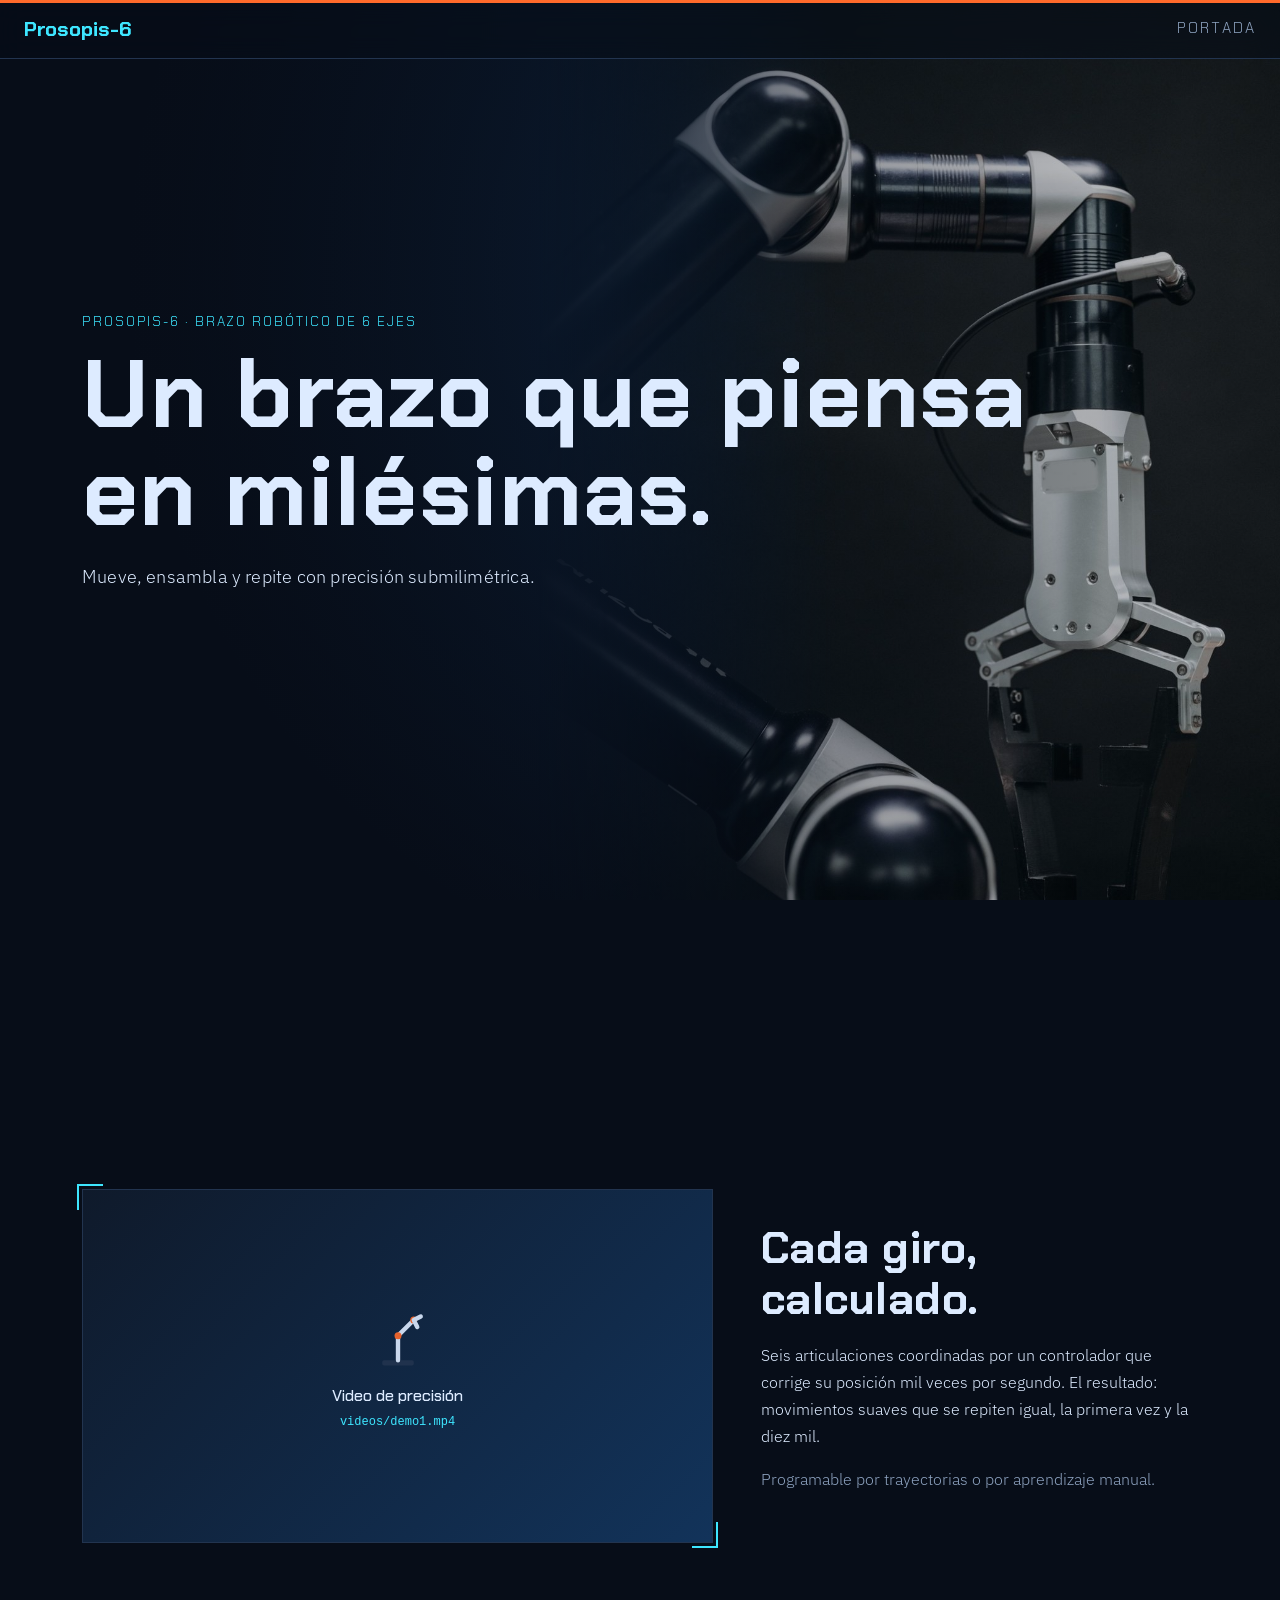
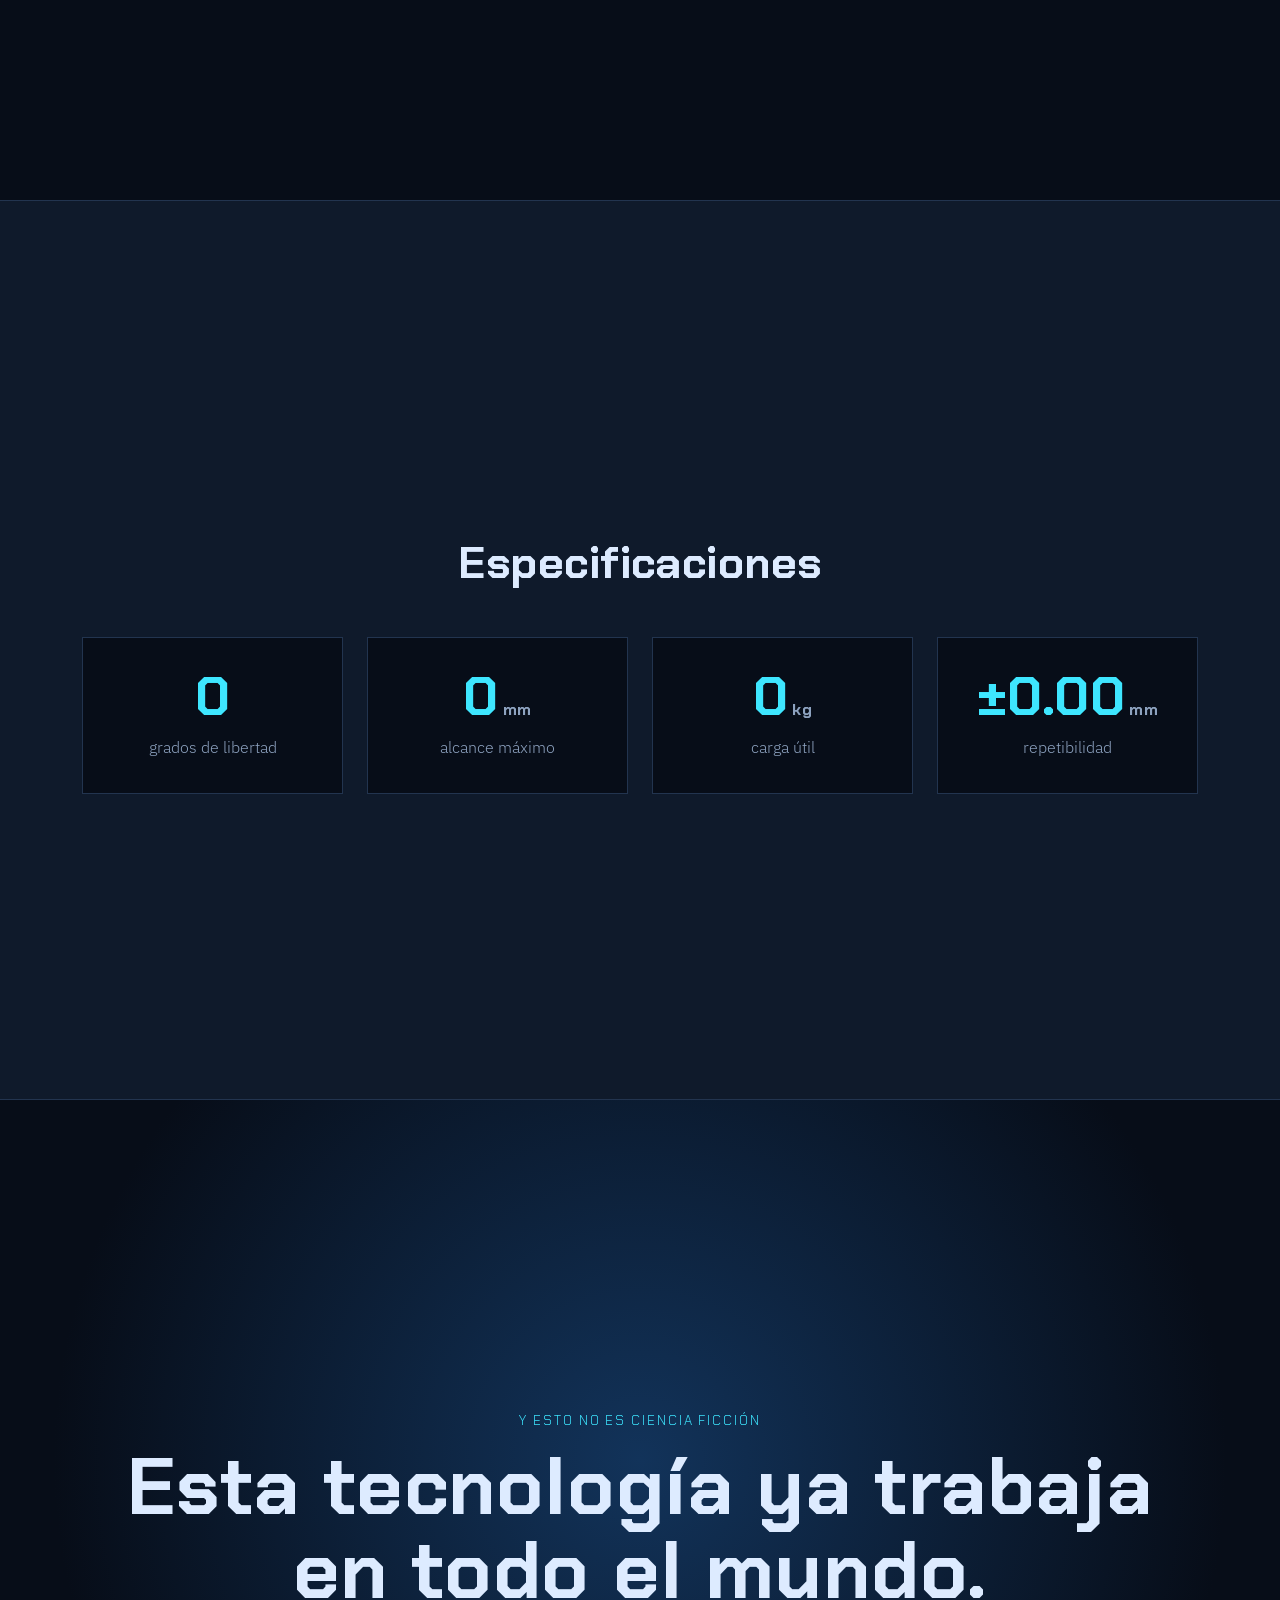
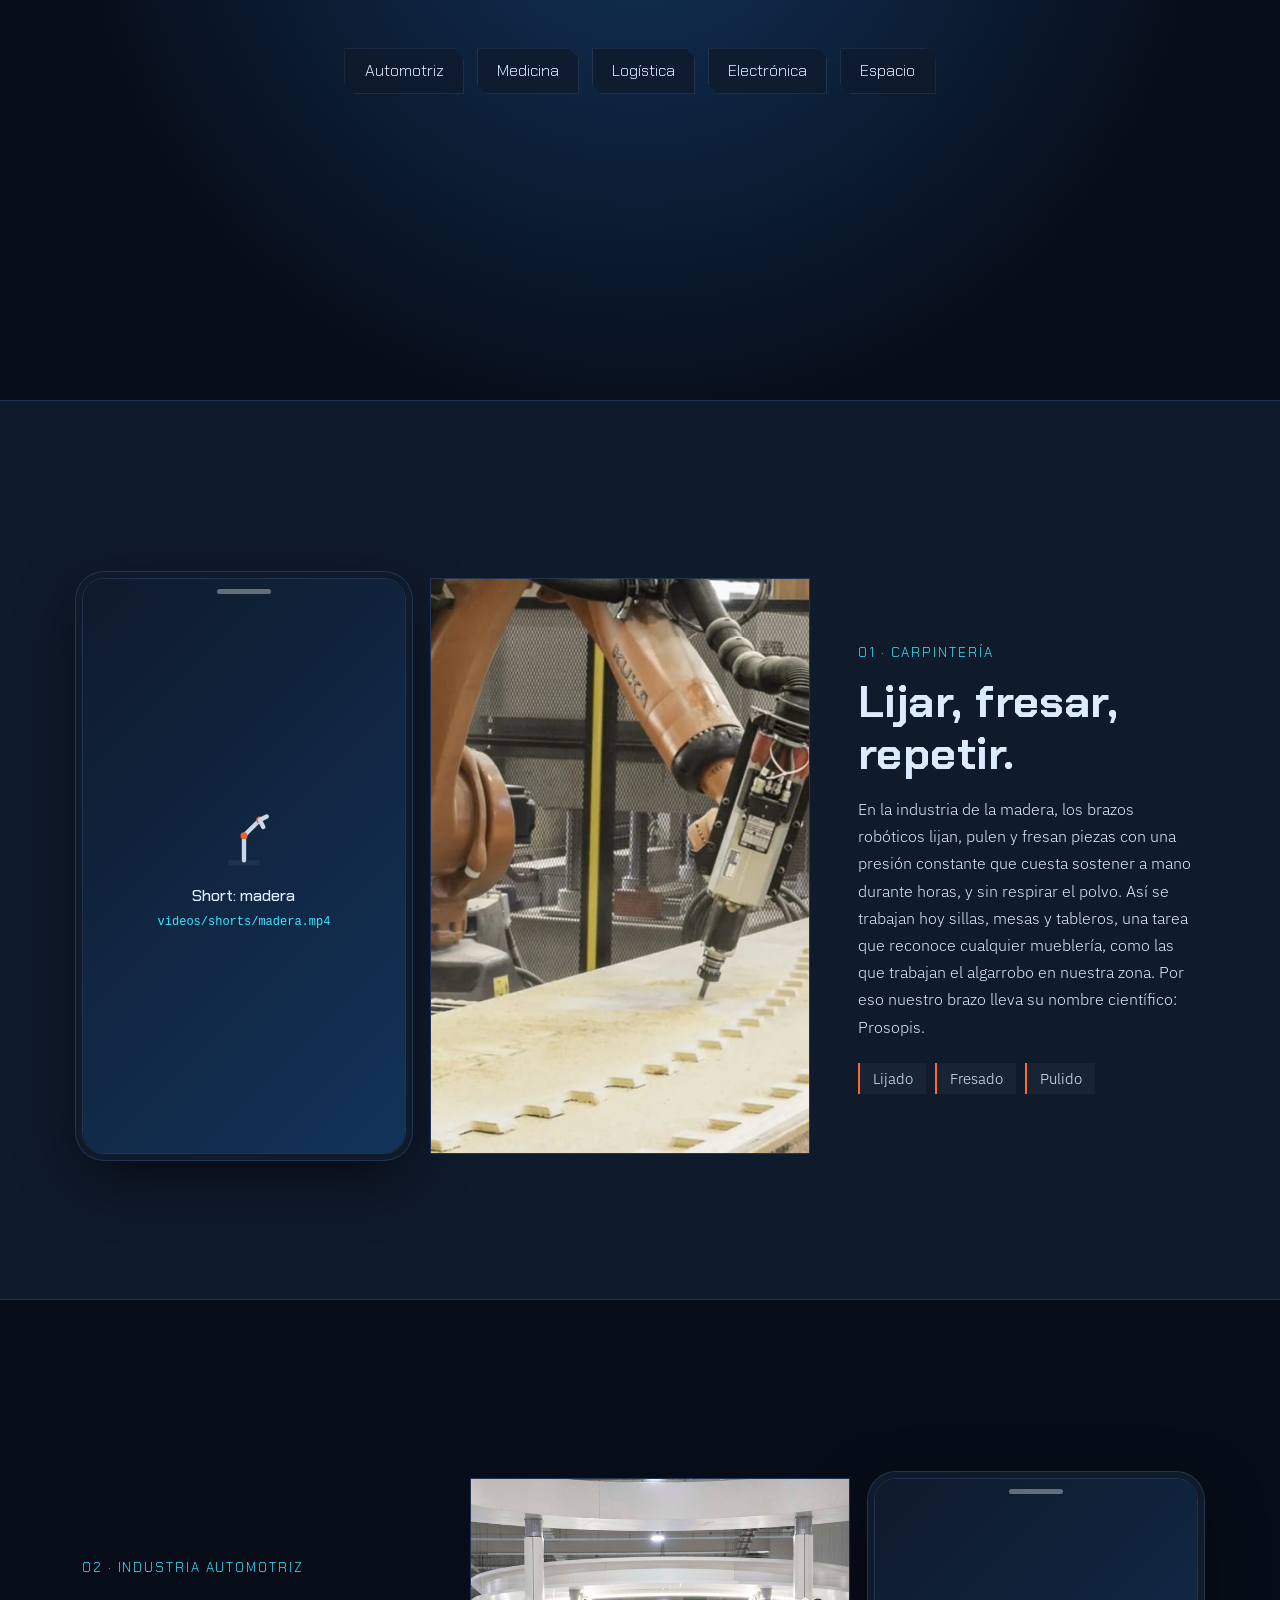
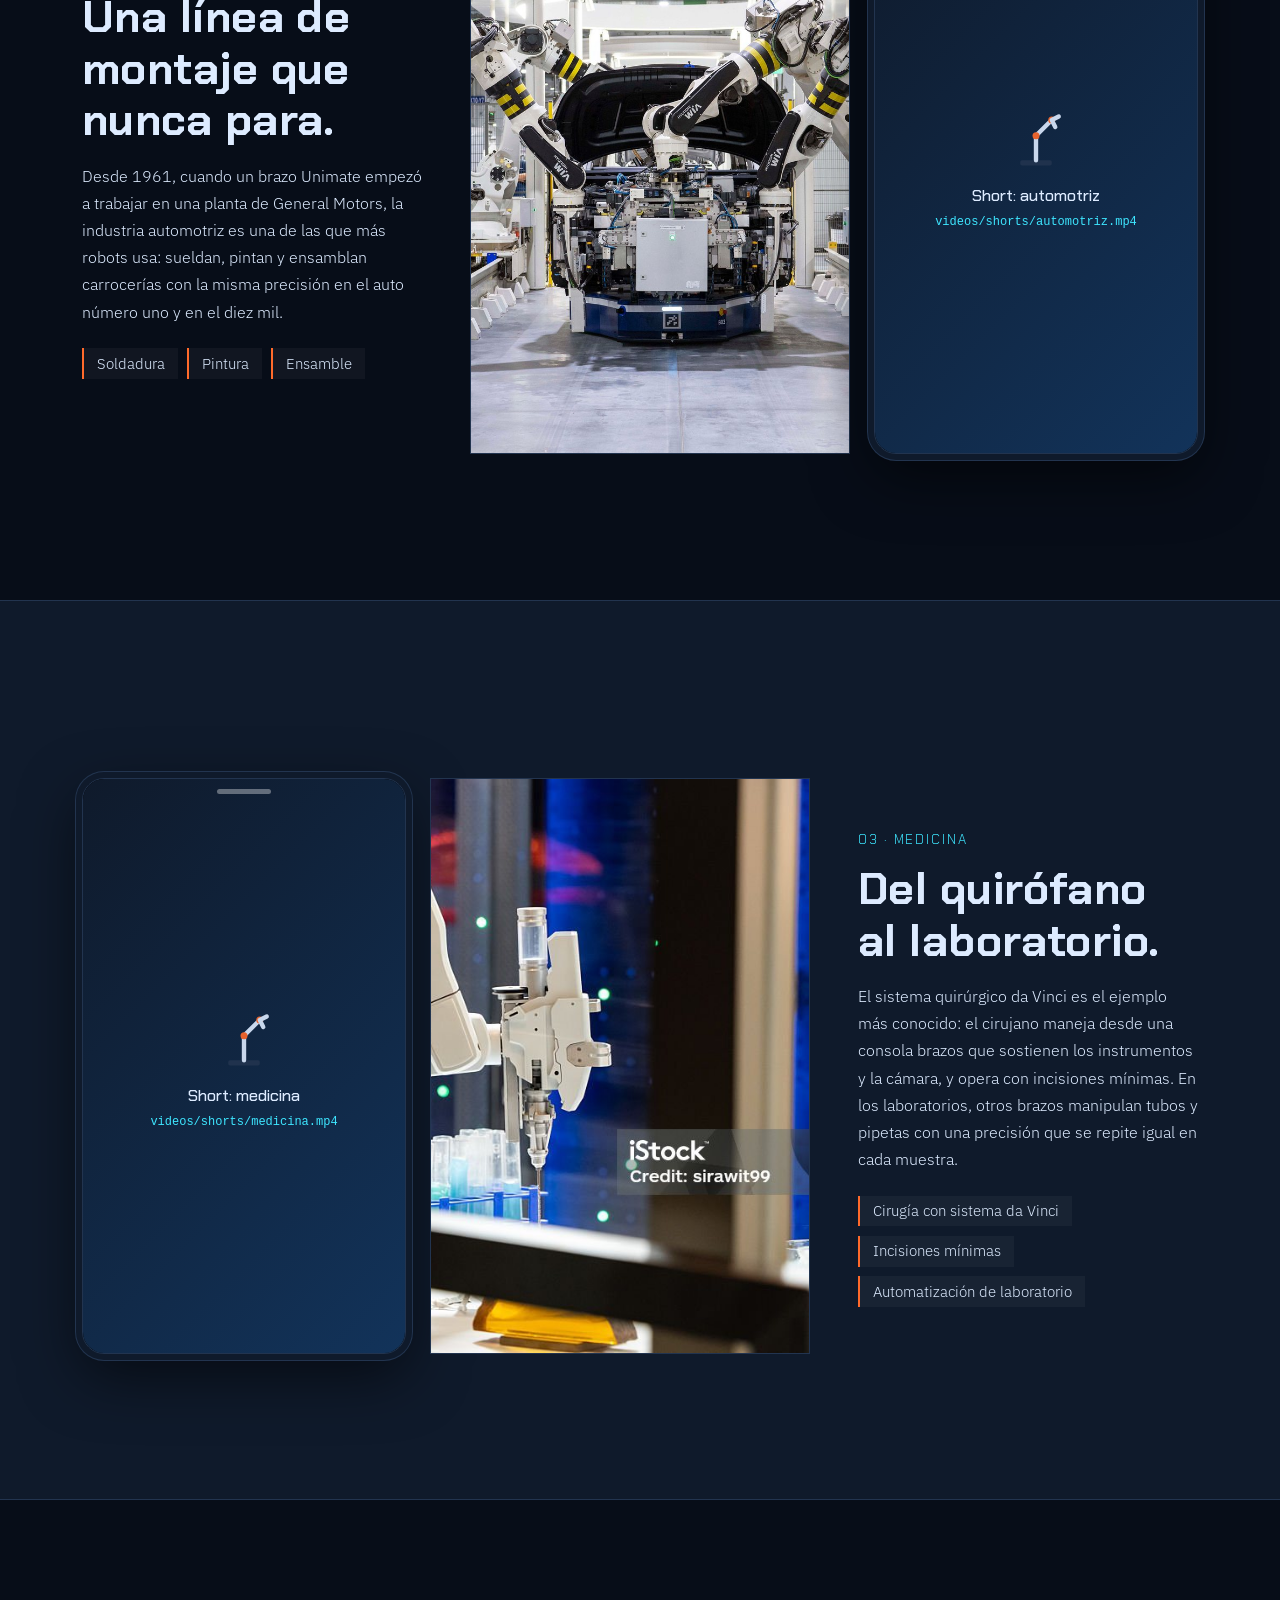
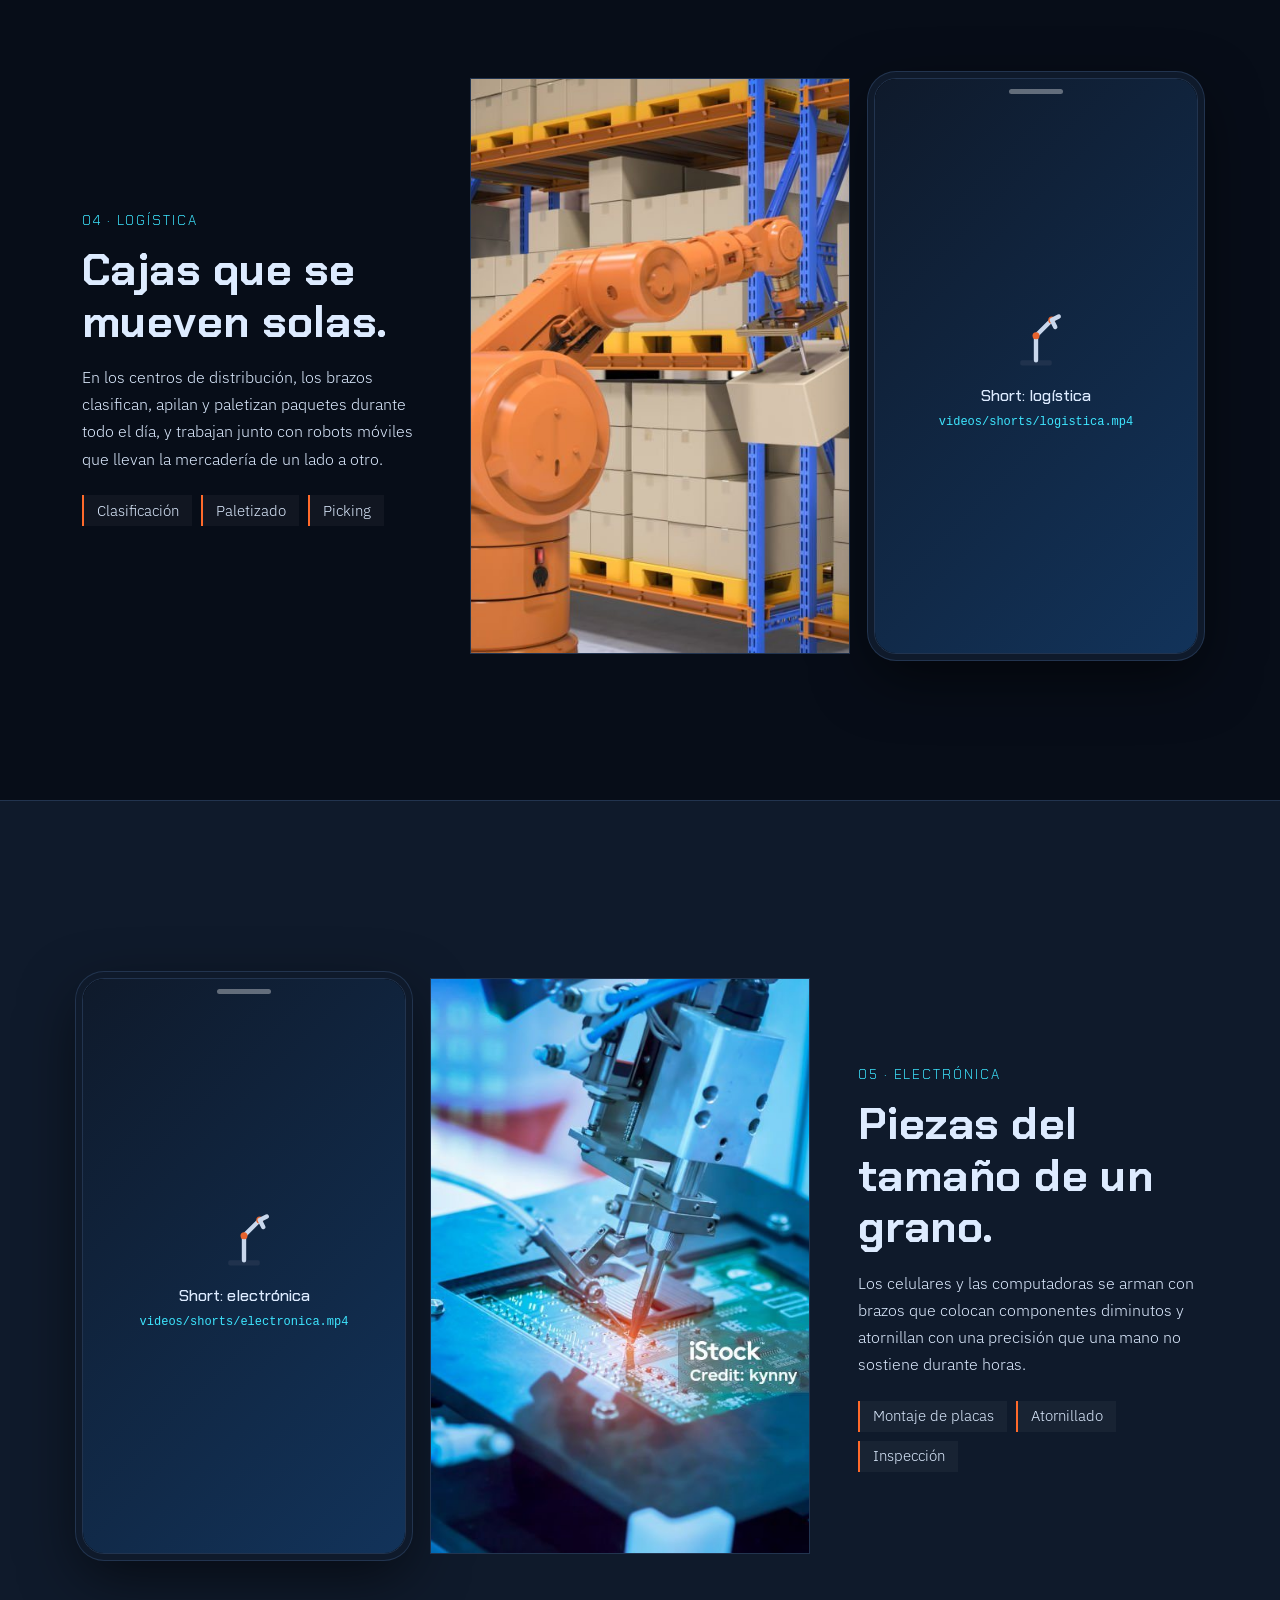
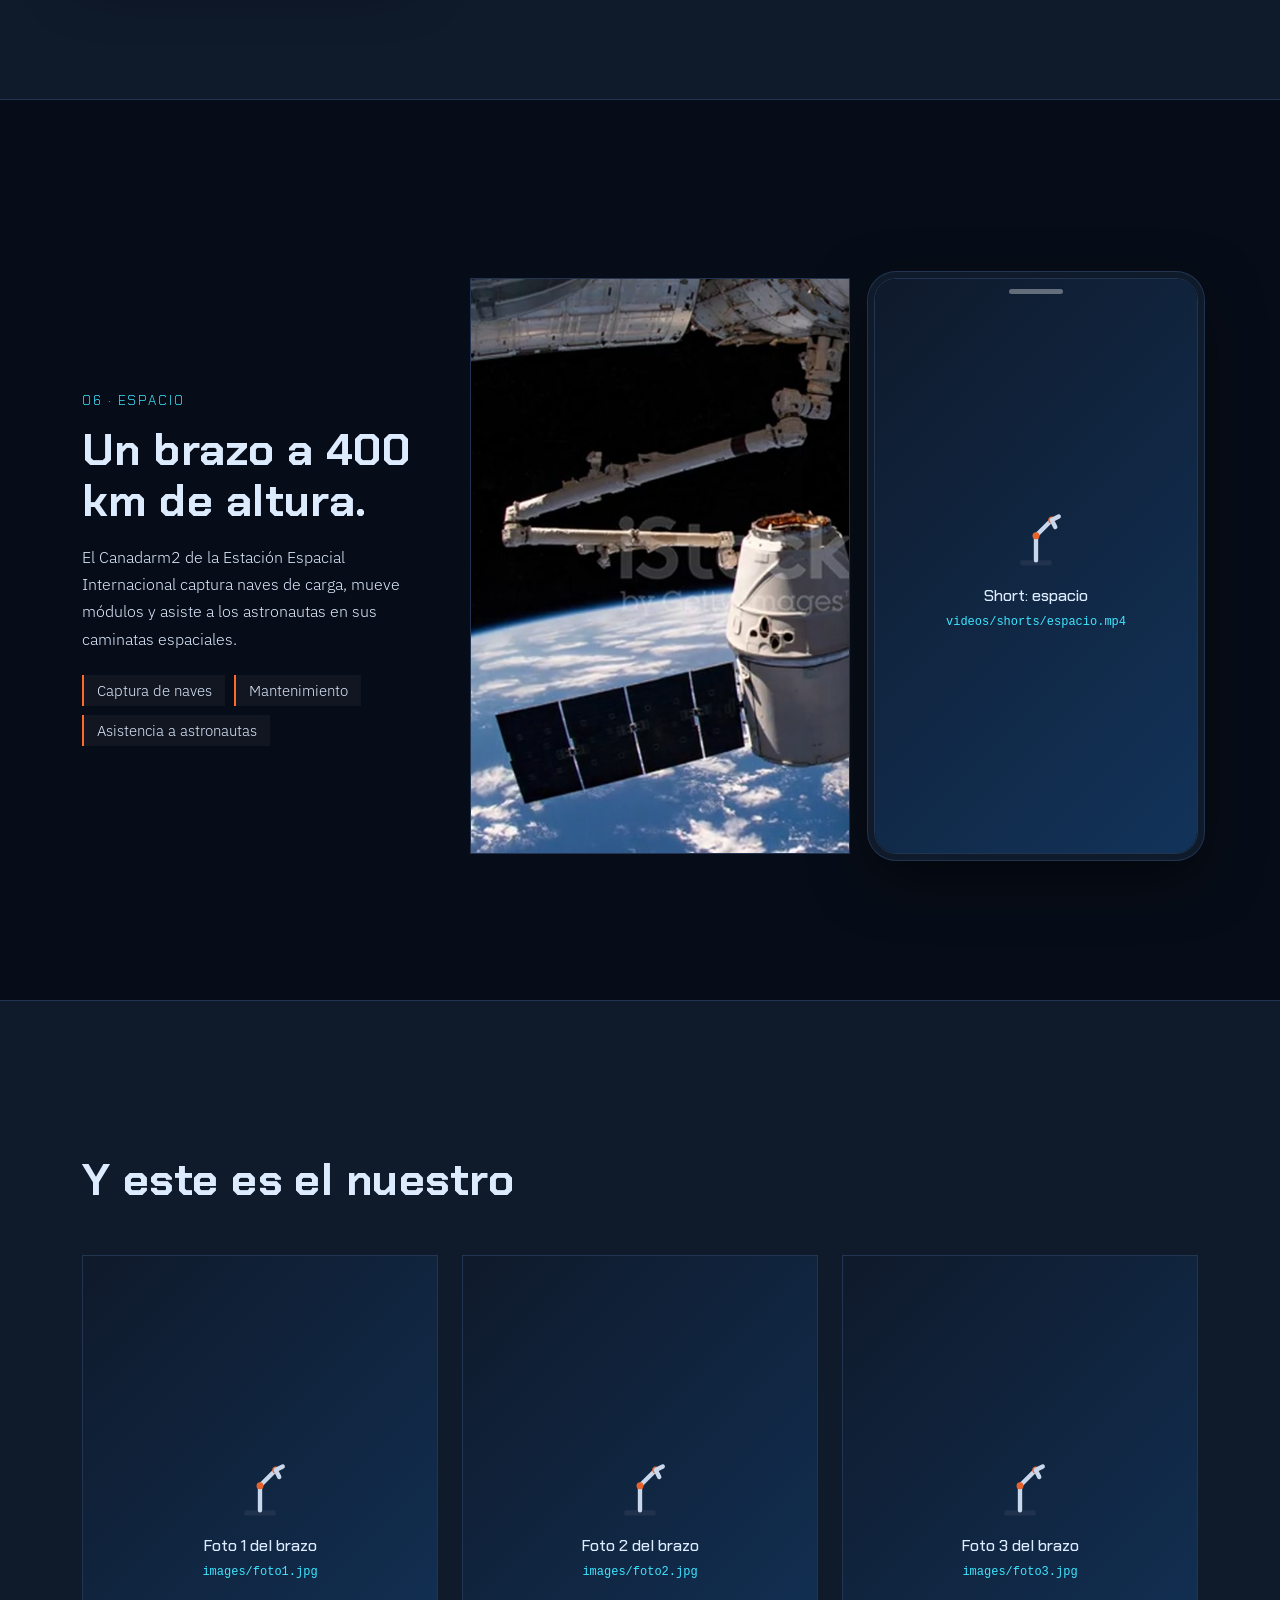
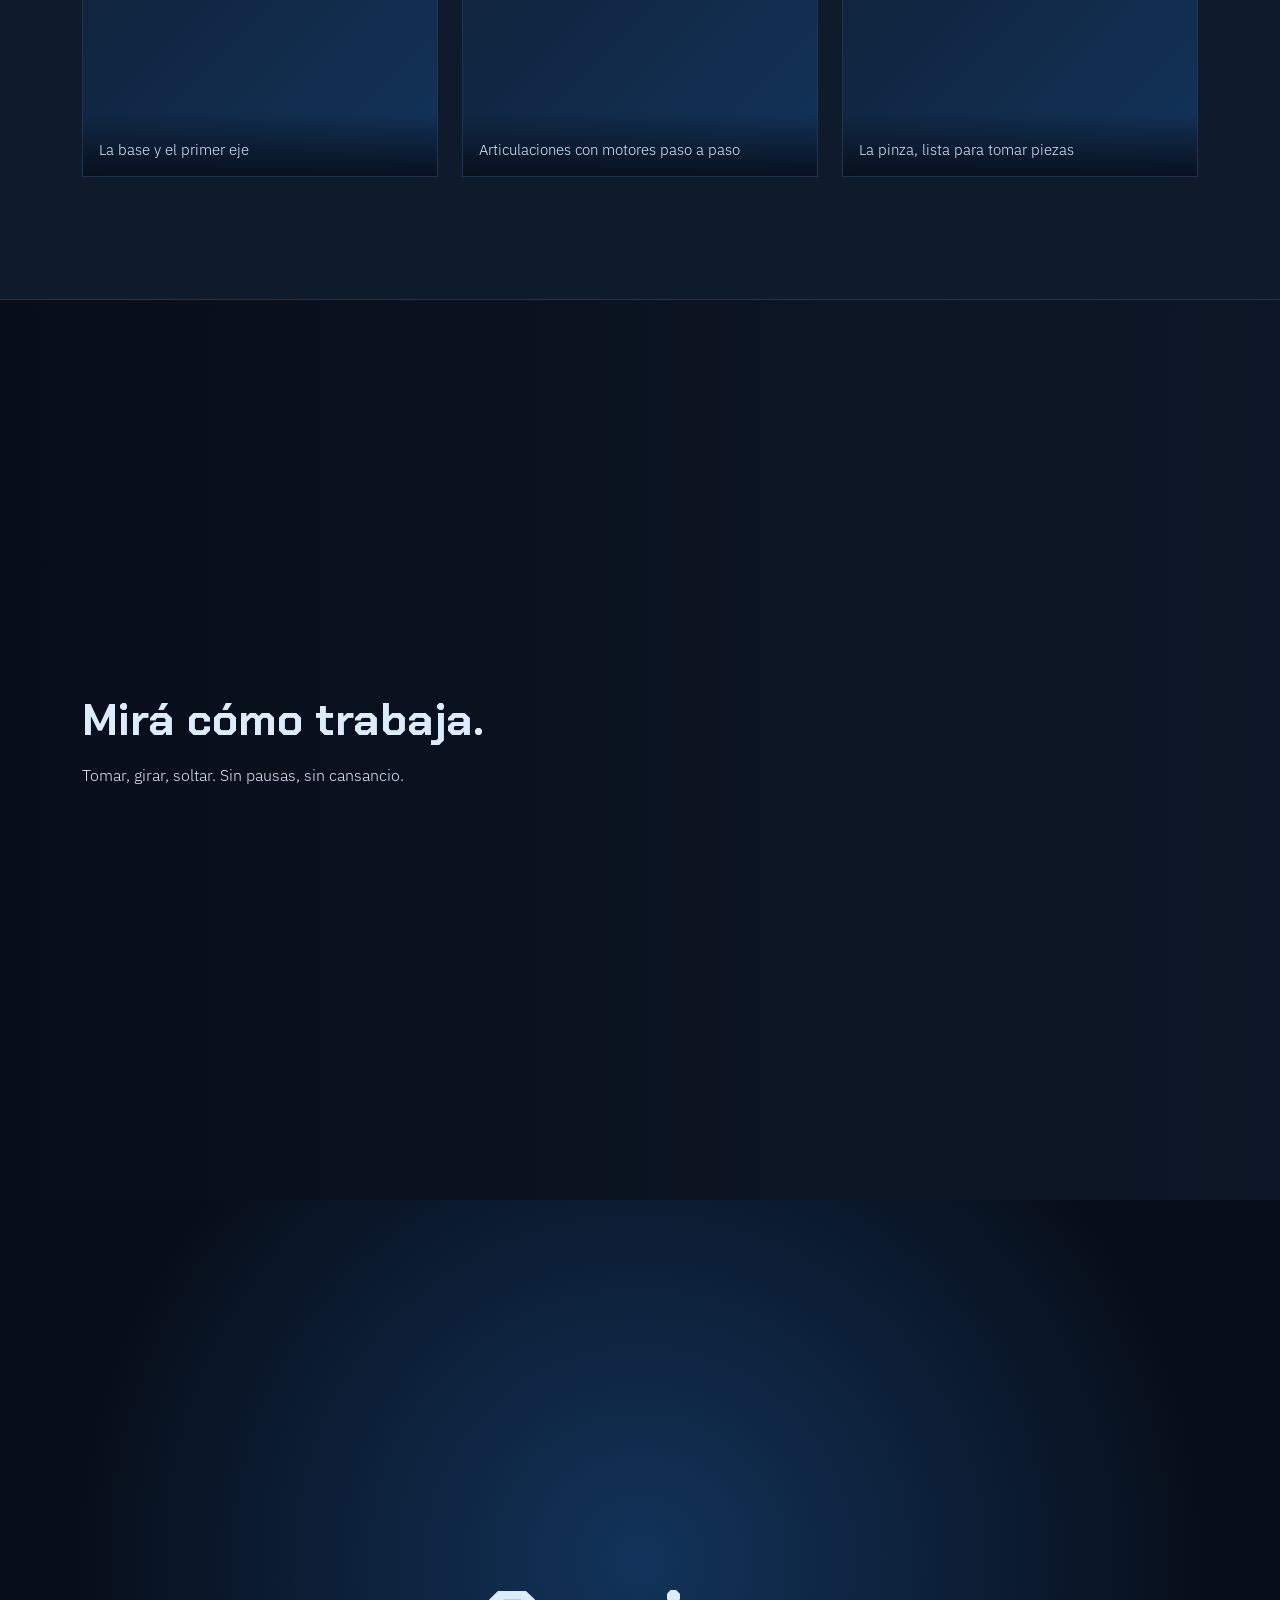
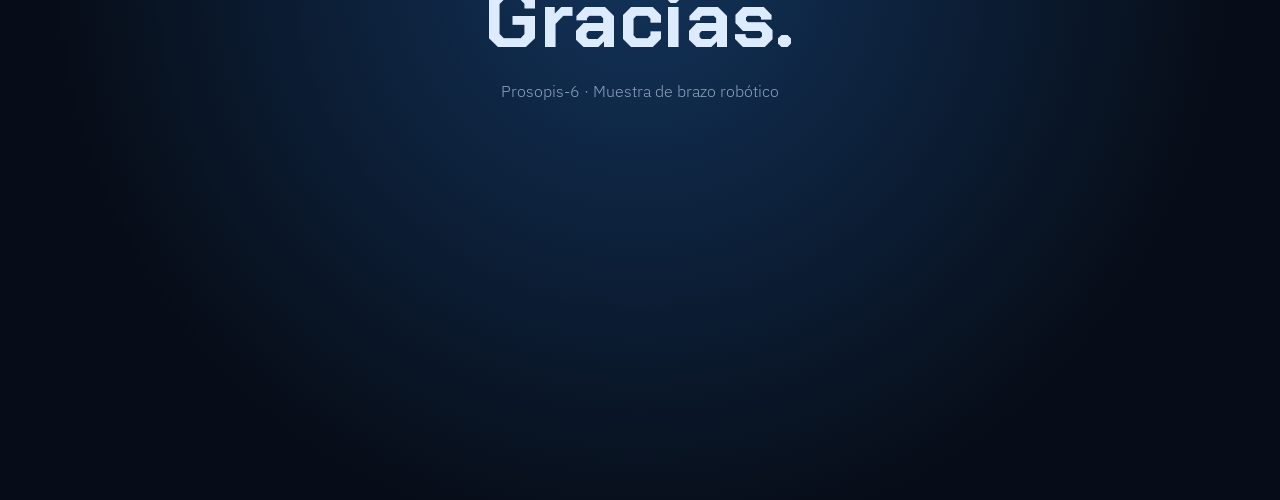
==== index.html @ 93cc5d0f "primer commit" ====
<!DOCTYPE html>
<html lang="es">
<head>
  <meta charset="UTF-8">
  <meta name="viewport" content="width=device-width, initial-scale=1">
  <title>Prosopis-6 | Muestra de brazo robótico</title>

  
  <link href="https://cdn.jsdelivr.net/npm/bootstrap@5.3.3/dist/css/bootstrap.min.css" rel="stylesheet">
  
  <link rel="preconnect" href="https://fonts.googleapis.com">
  <link rel="preconnect" href="https://fonts.gstatic.com" crossorigin>
  <link href="https://fonts.googleapis.com/css2?family=Chakra+Petch:wght@500;700&family=IBM+Plex+Sans:wght@300;400;500&display=swap" rel="stylesheet">
  <link rel="stylesheet" href="css/style.css">
</head>
<body>

  
  <nav class="barra-top">
    <span class="marca">Prosopis-6</span>
    <span class="escena-actual" id="escenaActual">Portada</span>
  </nav>
  <div class="progreso" aria-hidden="true"><i id="barra"></i></div>

  

  
  <header id="inicio" class="hero escena" data-escena data-nombre="Portada" data-dwell="10">
    <img class="hero-img" src="images/hero.jpg" alt="Brazo robótico negro con pinza" data-rotulo="Imagen de portada">
    <div class="hero-shade"></div>
    <div class="container hero-content">
      <p class="etiqueta">Prosopis-6 · Brazo robótico de 6 ejes</p>
      <h1 class="hero-title">Un brazo que piensa<br>en milésimas.</h1>
      <p class="hero-sub">Mueve, ensambla y repite con precisión submilimétrica.</p>
    </div>
  </header>

  <main>
    
    <section id="precision" class="block escena" data-escena data-nombre="Precisión" data-dwell="12">
      <div class="container">
        <div class="row align-items-center g-5">
          <div class="col-lg-7 reveal from-left">
            <div class="frame">
              <video class="auto-video" src="videos/demo1.mp4" muted loop playsinline preload="metadata" data-rotulo="Video de precisión"></video>
              <span class="corner tl"></span><span class="corner br"></span>
            </div>
          </div>
          <div class="col-lg-5 reveal from-right">
            <h2>Cada giro, calculado.</h2>
            <p>Seis articulaciones coordinadas por un controlador que corrige su posición mil veces por segundo. El resultado: movimientos suaves que se repiten igual, la primera vez y la diez mil.</p>
            <p class="muted">Programable por trayectorias o por aprendizaje manual.</p>
          </div>
        </div>
      </div>
    </section>

    
    <section id="specs" class="block block-alt escena" data-escena data-nombre="Especificaciones" data-dwell="9">
      <div class="container">
        <h2 class="reveal text-center mb-5">Especificaciones</h2>
        <div class="row g-4 text-center">
          <div class="col-6 col-lg-3 reveal">
            <div class="spec"><div class="spec-num"><span class="count" data-to="6">0</span></div><div class="spec-label">grados de libertad</div></div>
          </div>
          <div class="col-6 col-lg-3 reveal">
            <div class="spec"><div class="spec-num"><span class="count" data-to="850">0</span><small>mm</small></div><div class="spec-label">alcance máximo</div></div>
          </div>
          <div class="col-6 col-lg-3 reveal">
            <div class="spec"><div class="spec-num"><span class="count" data-to="5">0</span><small>kg</small></div><div class="spec-label">carga útil</div></div>
          </div>
          <div class="col-6 col-lg-3 reveal">
            <div class="spec"><div class="spec-num">±<span class="count" data-to="0.05" data-dec="2">0</span><small>mm</small></div><div class="spec-label">repetibilidad</div></div>
          </div>
        </div>
      </div>
    </section>

    
    <section class="puente escena" data-escena data-nombre="Ya está entre nosotros" data-dwell="7">
      <div class="container text-center">
        <p class="etiqueta reveal">Y esto no es ciencia ficción</p>
        <h2 class="puente-titulo reveal">Esta tecnología ya trabaja<br>en todo el mundo.</h2>
        <div class="chips reveal">
          <span>Automotriz</span><span>Medicina</span><span>Logística</span><span>Electrónica</span><span>Espacio</span>
        </div>
      </div>
    </section>

    
    <section class="sector block block-alt escena" data-escena data-nombre="Carpintería" data-dwell="16">
      <div class="container">
        <div class="row align-items-center g-5 flex-lg-row-reverse">
          <div class="col-lg-4 reveal from-right">
            <span class="etiqueta">01 · Carpintería</span>
            <h2>Lijar, fresar, repetir.</h2>
            <p>En la industria de la madera, los brazos robóticos lijan, pulen y fresan piezas con una presión constante que cuesta sostener a mano durante horas, y sin respirar el polvo. Así se trabajan hoy sillas, mesas y tableros, una tarea que reconoce cualquier mueblería, como las que trabajan el algarrobo en nuestra zona. Por eso nuestro brazo lleva su nombre científico: Prosopis.</p>
            <ul class="datos"><li>Lijado</li><li>Fresado</li><li>Pulido</li></ul>
          </div>
          <div class="col-lg-8 reveal from-left">
            <div class="duo">
              <div class="short"><video class="auto-video" src="videos/shorts/madera.mp4" muted loop playsinline preload="auto" data-rotulo="Short: madera"></video></div>
              <figure class="foto"><img src="images/madera.jpg" style="object-position:55% 50%" alt="Brazo robótico fresando un tablero de madera" data-rotulo="Brazo fresando madera"></figure>
            </div>
          </div>
        </div>
      </div>
    </section>

    
    <section class="sector block escena" data-escena data-nombre="Automotriz" data-dwell="13">
      <div class="container">
        <div class="row align-items-center g-5">
          <div class="col-lg-4 reveal from-left">
            <span class="etiqueta">02 · Industria automotriz</span>
            <h2>Una línea de montaje que nunca para.</h2>
            <p>Desde 1961, cuando un brazo Unimate empezó a trabajar en una planta de General Motors, la industria automotriz es una de las que más robots usa: sueldan, pintan y ensamblan carrocerías con la misma precisión en el auto número uno y en el diez mil.</p>
            <ul class="datos"><li>Soldadura</li><li>Pintura</li><li>Ensamble</li></ul>
          </div>
          <div class="col-lg-8 reveal from-right">
            <div class="duo">
              <figure class="foto"><img src="images/automotriz.jpg" style="object-position:50% 50%" alt="Brazos robóticos en una línea de producción de autos" data-rotulo="Línea de producción automotriz"></figure>
              <div class="short"><video class="auto-video" src="videos/shorts/automotriz.mp4" muted loop playsinline preload="metadata" data-rotulo="Short: automotriz"></video></div>
            </div>
          </div>
        </div>
      </div>
    </section>

    
    <section class="sector block block-alt escena" data-escena data-nombre="Medicina" data-dwell="13">
      <div class="container">
        <div class="row align-items-center g-5 flex-lg-row-reverse">
          <div class="col-lg-4 reveal from-right">
            <span class="etiqueta">03 · Medicina</span>
            <h2>Del quirófano al laboratorio.</h2>
            <p>El sistema quirúrgico da Vinci es el ejemplo más conocido: el cirujano maneja desde una consola brazos que sostienen los instrumentos y la cámara, y opera con incisiones mínimas. En los laboratorios, otros brazos manipulan tubos y pipetas con una precisión que se repite igual en cada muestra.</p>
            <ul class="datos"><li>Cirugía con sistema da Vinci</li><li>Incisiones mínimas</li><li>Automatización de laboratorio</li></ul>
          </div>
          <div class="col-lg-8 reveal from-left">
            <div class="duo">
              <div class="short"><video class="auto-video" src="videos/shorts/medicina.mp4" muted loop playsinline preload="metadata" data-rotulo="Short: medicina"></video></div>
              <figure class="foto alterna">
                <img src="images/davinci.jpg" alt="Sistema quirúrgico da Vinci sobre una camilla" data-rotulo="Sistema da Vinci" style="object-position:50% 40%">
                <img src="images/medicina.jpg" alt="Brazo robótico de laboratorio con pipeta" data-rotulo="Brazo en laboratorio" style="object-position:68% 50%">
              </figure>
            </div>
          </div>
        </div>
      </div>
    </section>

    
    <section class="sector block escena" data-escena data-nombre="Logística" data-dwell="13">
      <div class="container">
        <div class="row align-items-center g-5">
          <div class="col-lg-4 reveal from-left">
            <span class="etiqueta">04 · Logística</span>
            <h2>Cajas que se mueven solas.</h2>
            <p>En los centros de distribución, los brazos clasifican, apilan y paletizan paquetes durante todo el día, y trabajan junto con robots móviles que llevan la mercadería de un lado a otro.</p>
            <ul class="datos"><li>Clasificación</li><li>Paletizado</li><li>Picking</li></ul>
          </div>
          <div class="col-lg-8 reveal from-right">
            <div class="duo">
              <figure class="foto"><img src="images/logistica.jpg" style="object-position:22% 50%" alt="Brazo robótico apilando cajas en un depósito" data-rotulo="Depósito y paletizado"></figure>
              <div class="short"><video class="auto-video" src="videos/shorts/logistica.mp4" muted loop playsinline preload="metadata" data-rotulo="Short: logística"></video></div>
            </div>
          </div>
        </div>
      </div>
    </section>

    
    <section class="sector block block-alt escena" data-escena data-nombre="Electrónica" data-dwell="13">
      <div class="container">
        <div class="row align-items-center g-5 flex-lg-row-reverse">
          <div class="col-lg-4 reveal from-right">
            <span class="etiqueta">05 · Electrónica</span>
            <h2>Piezas del tamaño de un grano.</h2>
            <p>Los celulares y las computadoras se arman con brazos que colocan componentes diminutos y atornillan con una precisión que una mano no sostiene durante horas.</p>
            <ul class="datos"><li>Montaje de placas</li><li>Atornillado</li><li>Inspección</li></ul>
          </div>
          <div class="col-lg-8 reveal from-left">
            <div class="duo">
              <div class="short"><video class="auto-video" src="videos/shorts/electronica.mp4" muted loop playsinline preload="metadata" data-rotulo="Short: electrónica"></video></div>
              <figure class="foto"><img src="images/electronica.jpg" style="object-position:55% 50%" alt="Brazo robótico armando una placa electrónica" data-rotulo="Montaje de electrónica"></figure>
            </div>
          </div>
        </div>
      </div>
    </section>

    
    <section class="sector block escena" data-escena data-nombre="Espacio" data-dwell="13">
      <div class="container">
        <div class="row align-items-center g-5">
          <div class="col-lg-4 reveal from-left">
            <span class="etiqueta">06 · Espacio</span>
            <h2>Un brazo a 400 km de altura.</h2>
            <p>El Canadarm2 de la Estación Espacial Internacional captura naves de carga, mueve módulos y asiste a los astronautas en sus caminatas espaciales.</p>
            <ul class="datos"><li>Captura de naves</li><li>Mantenimiento</li><li>Asistencia a astronautas</li></ul>
          </div>
          <div class="col-lg-8 reveal from-right">
            <div class="duo">
              <figure class="foto"><img src="images/espacio.jpg" style="object-position:38% 50%" alt="Brazo robótico de la Estación Espacial Internacional" data-rotulo="Brazo en la estación espacial"></figure>
              <div class="short"><video class="auto-video" src="videos/shorts/espacio.mp4" muted loop playsinline preload="metadata" data-rotulo="Short: espacio"></video></div>
            </div>
          </div>
        </div>
      </div>
    </section>

    
    <section id="galeria" class="block block-alt galeria escena" data-escena data-nombre="Nuestro brazo" data-dwell="10">
      <div class="container">
        <h2 class="reveal mb-5">Y este es el nuestro</h2>
        <div class="row g-4">
          <div class="col-md-4 reveal from-left">
            <figure class="shot"><img src="images/foto1.jpg" alt="Vista frontal del brazo robótico" data-rotulo="Foto 1 del brazo"><figcaption>La base y el primer eje</figcaption></figure>
          </div>
          <div class="col-md-4 reveal">
            <figure class="shot"><img src="images/foto2.jpg" alt="Detalle de las articulaciones" data-rotulo="Foto 2 del brazo"><figcaption>Articulaciones con motores paso a paso</figcaption></figure>
          </div>
          <div class="col-md-4 reveal from-right">
            <figure class="shot"><img src="images/foto3.jpg" alt="Pinza del brazo sujetando una pieza" data-rotulo="Foto 3 del brazo"><figcaption>La pinza, lista para tomar piezas</figcaption></figure>
          </div>
        </div>
      </div>
    </section>

    
    <section id="accion" class="fullvideo escena" data-escena data-nombre="En acción" data-dwell="14">
      <video class="auto-video" src="videos/demo2.mp4" muted loop playsinline preload="metadata"></video>
      <div class="hero-shade"></div>
      <div class="container reveal">
        <h2>Mirá cómo trabaja.</h2>
        <p>Tomar, girar, soltar. Sin pausas, sin cansancio.</p>
      </div>
    </section>

    
    <section class="cierre escena" data-escena data-nombre="Cierre" data-dwell="8">
      <div class="container text-center">
        <h2 class="puente-titulo reveal">Gracias.</h2>
        <p class="reveal mx-auto muted">Prosopis-6 · Muestra de brazo robótico</p>
      </div>
    </section>
  </main>

  
  <aside class="hud" aria-hidden="true">
    <svg viewBox="0 0 140 190" width="100%">
      <rect x="35" y="172" width="50" height="8" rx="2" class="hud-base"/>
      <g id="j1" transform="translate(60,172)">
        <line x1="0" y1="0" x2="0" y2="-60" class="hud-link"/>
        <circle r="5" class="hud-joint"/>
        <g id="j2" transform="translate(0,-60)">
          <line x1="0" y1="0" x2="0" y2="-48" class="hud-link"/>
          <circle r="5" class="hud-joint"/>
          <g id="j3" transform="translate(0,-48)">
            <circle r="4" class="hud-joint"/>
            <path d="M-9 -2 L-9 -16 M9 -2 L9 -16" class="hud-link"/>
          </g>
        </g>
      </g>
    </svg>
    <div class="hud-read">J1 <b id="r1">0°</b> J2 <b id="r2">0°</b> J3 <b id="r3">0°</b></div>
  </aside>

  <script src="js/main.js"></script>
</body>
</html>
---- css/style.css ----
:root{
  --abismo:#070D18;      
  --acero:#0F1A2B;       
  --linea:#22344F;       
  --hielo:#DDEBFF;       
  --niebla:#8DA2BF;      
  --cian:#3EE6FF;        
  --senal:#FF6A2B;       
}

html{scroll-behavior:smooth;scroll-padding-top:70px}
body{background:var(--abismo);color:var(--hielo);font-family:'IBM Plex Sans',sans-serif;font-weight:300;line-height:1.7}
h1,h2,.navbar-brand,.spec-num{font-family:'Chakra Petch',sans-serif;font-weight:700;letter-spacing:.01em}
h2{font-size:clamp(1.8rem,4vw,2.8rem);line-height:1.15;margin-bottom:1rem}
p{max-width:60ch}
.muted{color:var(--niebla)}


.nav-glass{background:rgba(7,13,24,.65);backdrop-filter:blur(12px);border-bottom:1px solid var(--linea)}
.navbar-brand{color:var(--cian)!important;font-size:1.4rem}
.nav-link{color:var(--hielo)!important;opacity:.8}
.nav-link:hover{opacity:1;color:var(--cian)!important}
.navbar-toggler{border-color:var(--linea)}
.navbar-toggler-icon{filter:invert(1)}


.hero{position:relative;min-height:100vh;display:flex;align-items:center;overflow:hidden;
  background:radial-gradient(circle at 70% 30%,#12335a,var(--abismo) 70%)} 
.hero-video{position:absolute;inset:0;width:100%;height:100%;object-fit:cover}
.hero-shade{position:absolute;inset:0;background:linear-gradient(90deg,rgba(7,13,24,.92) 0%,rgba(7,13,24,.45) 60%,rgba(7,13,24,.2) 100%)}
.hero-content{position:relative;z-index:2}
.hero-title{font-size:clamp(2.6rem,8vw,6rem);line-height:1.02;margin-bottom:1.2rem;
  
  animation:enfocar 1.4s cubic-bezier(.2,.7,.2,1) both}
@keyframes enfocar{from{opacity:0;filter:blur(14px);letter-spacing:.12em}to{opacity:1;filter:blur(0);letter-spacing:.01em}}
.hero-sub{font-size:1.15rem;color:var(--hielo);max-width:46ch;margin-bottom:2rem;animation:enfocar 1.4s .25s cubic-bezier(.2,.7,.2,1) both}
.btn-signal{background:var(--senal);color:#fff;border:0;padding:.8rem 1.8rem;border-radius:2px;font-family:'Chakra Petch',sans-serif;font-weight:700;
  clip-path:polygon(0 0,calc(100% - 14px) 0,100% 14px,100% 100%,14px 100%,0 calc(100% - 14px))}
.btn-signal:hover{background:#ff8450;color:#fff}
.btn:focus-visible,.nav-link:focus-visible,a:focus-visible{outline:2px solid var(--cian);outline-offset:3px}
.scroll-hint{position:absolute;bottom:28px;left:50%;width:22px;height:38px;border:1px solid var(--niebla);border-radius:12px;transform:translateX(-50%)}
.scroll-hint span{display:block;width:3px;height:8px;margin:7px auto;background:var(--cian);border-radius:2px;animation:baja 1.6s infinite}
@keyframes baja{50%{transform:translateY(12px);opacity:.2}}


.block{padding:7rem 0}
.block-alt{background:var(--acero);border-block:1px solid var(--linea)}


.frame{position:relative;background:var(--acero);border:1px solid var(--linea);aspect-ratio:16/9}
.frame video{width:100%;height:100%;object-fit:cover;display:block}
.corner{position:absolute;width:26px;height:26px;border:2px solid var(--cian)}
.corner.tl{top:-6px;left:-6px;border-right:0;border-bottom:0}
.corner.br{bottom:-6px;right:-6px;border-left:0;border-top:0}


.spec{border:1px solid var(--linea);padding:2rem 1rem;background:var(--abismo)}
.spec-num{font-size:clamp(2.2rem,5vw,3.4rem);color:var(--cian);line-height:1}
.spec-num small{font-size:1rem;color:var(--niebla);margin-left:.25rem}
.spec-label{margin-top:.6rem;color:var(--niebla)}


.shot{margin:0;position:relative;overflow:hidden;border:1px solid var(--linea);background:var(--acero);aspect-ratio:4/3}
.shot-wide{aspect-ratio:21/9}
.shot img{width:100%;height:100%;object-fit:cover;display:block;transition:transform .8s ease}
.shot:hover img{transform:scale(1.04)}
.shot figcaption{position:absolute;left:0;right:0;bottom:0;padding:1.5rem 1rem .8rem;background:linear-gradient(transparent,rgba(7,13,24,.9));font-size:.95rem}


.fullvideo{position:relative;min-height:90vh;display:flex;align-items:center;overflow:hidden;background:var(--acero)}
.fullvideo video{position:absolute;inset:0;width:100%;height:100%;object-fit:cover}
.fullvideo .container{position:relative;z-index:2}

.foot{padding:2rem 0;border-top:1px solid var(--linea);color:var(--niebla);font-size:.9rem}


.reveal{opacity:0;transform:translateY(30px);transition:opacity .9s ease,transform .9s ease}
.reveal.from-left{transform:translateX(-50px)}
.reveal.from-right{transform:translateX(50px)}
.reveal.visible{opacity:1;transform:none}


.hud{position:fixed;right:16px;bottom:16px;width:120px;padding:8px;z-index:50;
  background:rgba(7,13,24,.7);backdrop-filter:blur(8px);border:1px solid var(--linea)}
.hud-base{fill:var(--linea)}
.hud-link{stroke:var(--hielo);stroke-width:5;stroke-linecap:round;fill:none}
.hud-joint{fill:var(--senal)}
.hud-read{font-size:.65rem;color:var(--niebla);text-align:center;white-space:nowrap}
.hud-read b{color:var(--cian);font-weight:500;margin-right:3px}
@media (max-width:575px){.hud{display:none}.block{padding:4.5rem 0}}


@media (prefers-reduced-motion:reduce){
  .reveal{transition:none;opacity:1;transform:none}
  .hero-title,.hero-sub,.scroll-hint span{animation:none}
  html{scroll-behavior:auto}
}


html{scroll-behavior:auto!important;scroll-padding-top:0}
body{overflow-x:hidden}
body.sin-cursor,body.sin-cursor *{cursor:none!important}
::-webkit-scrollbar{display:none}
html{scrollbar-width:none}


.escena{min-height:100vh;display:flex;align-items:center;position:relative}
.escena>.container{width:100%}
.block.escena{padding-top:5.5rem;padding-bottom:3.5rem}


.barra-top{position:fixed;top:0;left:0;right:0;z-index:60;display:flex;justify-content:space-between;align-items:center;
  padding:.7rem 1.5rem;background:rgba(7,13,24,.55);backdrop-filter:blur(12px);border-bottom:1px solid var(--linea);pointer-events:none}
.marca{font-family:'Chakra Petch',sans-serif;font-weight:700;font-size:1.3rem;color:var(--cian)}
.escena-actual{font-family:'Chakra Petch',sans-serif;font-size:.95rem;letter-spacing:.14em;text-transform:uppercase;color:var(--niebla)}
.progreso{position:fixed;top:0;left:0;right:0;height:3px;z-index:61;background:transparent}
.progreso i{display:block;height:100%;width:0;background:var(--senal)}

.hero-sub{margin-bottom:0}


.puente,.cierre{background:radial-gradient(circle at 50% 40%,#12335a,var(--abismo) 70%)}
.puente-titulo{font-size:clamp(2.4rem,6.5vw,5rem);line-height:1.05}
.etiqueta{display:inline-block;font-family:'Chakra Petch',sans-serif;letter-spacing:.14em;text-transform:uppercase;font-size:.85rem;color:var(--cian);margin-bottom:.8rem}
.chips{display:flex;flex-wrap:wrap;gap:.8rem;justify-content:center;margin-top:2.2rem}
.chips span{border:1px solid var(--linea);background:rgba(15,26,43,.8);padding:.5rem 1.2rem;font-family:'Chakra Petch',sans-serif;color:var(--hielo);
  clip-path:polygon(0 0,calc(100% - 10px) 0,100% 10px,100% 100%,10px 100%,0 calc(100% - 10px))}


.sector .datos{list-style:none;padding:0;margin:1.4rem 0 0;display:flex;flex-wrap:wrap;gap:.6rem}
.sector .datos li{border-left:2px solid var(--senal);padding:.15rem .8rem;color:var(--hielo);background:rgba(255,255,255,.04);font-size:.95rem}
.duo{display:flex;gap:1.5rem;align-items:stretch;justify-content:center;height:min(64vh,600px)}
.foto{flex:1;margin:0;min-width:0;position:relative;overflow:hidden;border:1px solid var(--linea);background:var(--acero)}
.foto img{width:100%;height:100%;object-fit:cover;display:block}
.short{position:relative;aspect-ratio:9/16;height:100%;flex:none;border:1px solid var(--linea);border-radius:22px;overflow:hidden;background:#000;
  box-shadow:0 0 0 6px var(--acero),0 0 0 7px var(--linea),0 20px 60px rgba(0,0,0,.6)}
.short video{width:100%;height:100%;object-fit:cover;display:block}
.short::after{content:"";position:absolute;top:10px;left:50%;width:54px;height:5px;margin-left:-27px;border-radius:3px;background:rgba(255,255,255,.35);z-index:2}


.galeria .shot{aspect-ratio:auto;height:58vh}


.ph{width:100%;height:100%;min-height:140px;display:flex;flex-direction:column;align-items:center;justify-content:center;gap:.8rem;text-align:center;padding:1rem;
  background:linear-gradient(135deg,#0F1A2B,#12335a);color:var(--niebla);font-size:.85rem}
.ph svg{width:70px;height:70px;opacity:.9}
.ph b{display:block;font-family:'Chakra Petch',sans-serif;color:var(--hielo);font-weight:500;font-size:1rem}
.ph code{color:var(--cian);font-size:.75rem;word-break:break-all}
.ph .brazo-ph{animation:oscila 3.2s ease-in-out infinite;transform-origin:50% 90%}
@keyframes oscila{50%{transform:rotate(12deg)}}


.hero-img{position:absolute;right:0;top:0;width:58%;height:100%;object-fit:cover;object-position:50% 35%;
  -webkit-mask-image:linear-gradient(90deg,transparent 0%,#000 40%);mask-image:linear-gradient(90deg,transparent 0%,#000 40%)}

.foto.alterna img{position:absolute;inset:0;animation:alterna 12s ease-in-out infinite}
.foto.alterna img:nth-child(2){animation-delay:-6s}
@keyframes alterna{0%,42%{opacity:1}50%,92%{opacity:0}100%{opacity:1}}


.escena{min-height:100vh;min-height:100svh}   
img,video{max-width:100%}


@media (max-width:1199px){
  .sector p{font-size:.95rem;line-height:1.6}
  .duo{gap:1rem}
}


@media (max-width:991px){
  .hud{display:none}
  .block.escena{padding-top:5rem;padding-bottom:2.5rem}
  .sector .row{--bs-gutter-y:1.5rem}
  .duo{height:min(54vh,520px)}
  .reveal.from-left{transform:translateX(-24px)}
  .reveal.from-right{transform:translateX(24px)}
  .reveal.visible{transform:none}
  .galeria .shot{height:34vh}
  
  .hero-img{width:100%;opacity:.55;object-position:50% 30%;
    -webkit-mask-image:linear-gradient(180deg,#000 35%,transparent 100%);mask-image:linear-gradient(180deg,#000 35%,transparent 100%)}
  .hero-shade{background:linear-gradient(180deg,rgba(7,13,24,.35),rgba(7,13,24,.85))}
}


@media (max-width:767px){
  .barra-top{padding:.5rem 1rem}
  .marca{font-size:1.1rem}
  .escena-actual{font-size:.7rem;letter-spacing:.08em}
  .block.escena{padding-top:4.5rem;padding-bottom:2rem}
  .duo{flex-direction:column;align-items:center;height:auto;gap:1rem}
  .foto{flex:none;width:100%;aspect-ratio:16/10}
  .short{height:min(50vh,440px)}
  .sector .datos li{font-size:.85rem}
  .chips span{padding:.4rem .9rem;font-size:.9rem}
  .spec{padding:1.2rem .6rem}
  .galeria .shot{height:auto;aspect-ratio:16/10}
  .fullvideo h2{font-size:1.8rem}
  .puente-titulo{font-size:clamp(2rem,9vw,3rem)}
}


@media (max-height:620px) and (min-width:768px){
  .block.escena{padding-top:4rem;padding-bottom:1.2rem}
  .duo{height:min(68vh,400px)}
  h2{font-size:1.7rem}
  .sector p{font-size:.9rem;line-height:1.5;margin-bottom:.6rem}
}


@media (max-width:1499px){.hud{display:none}}
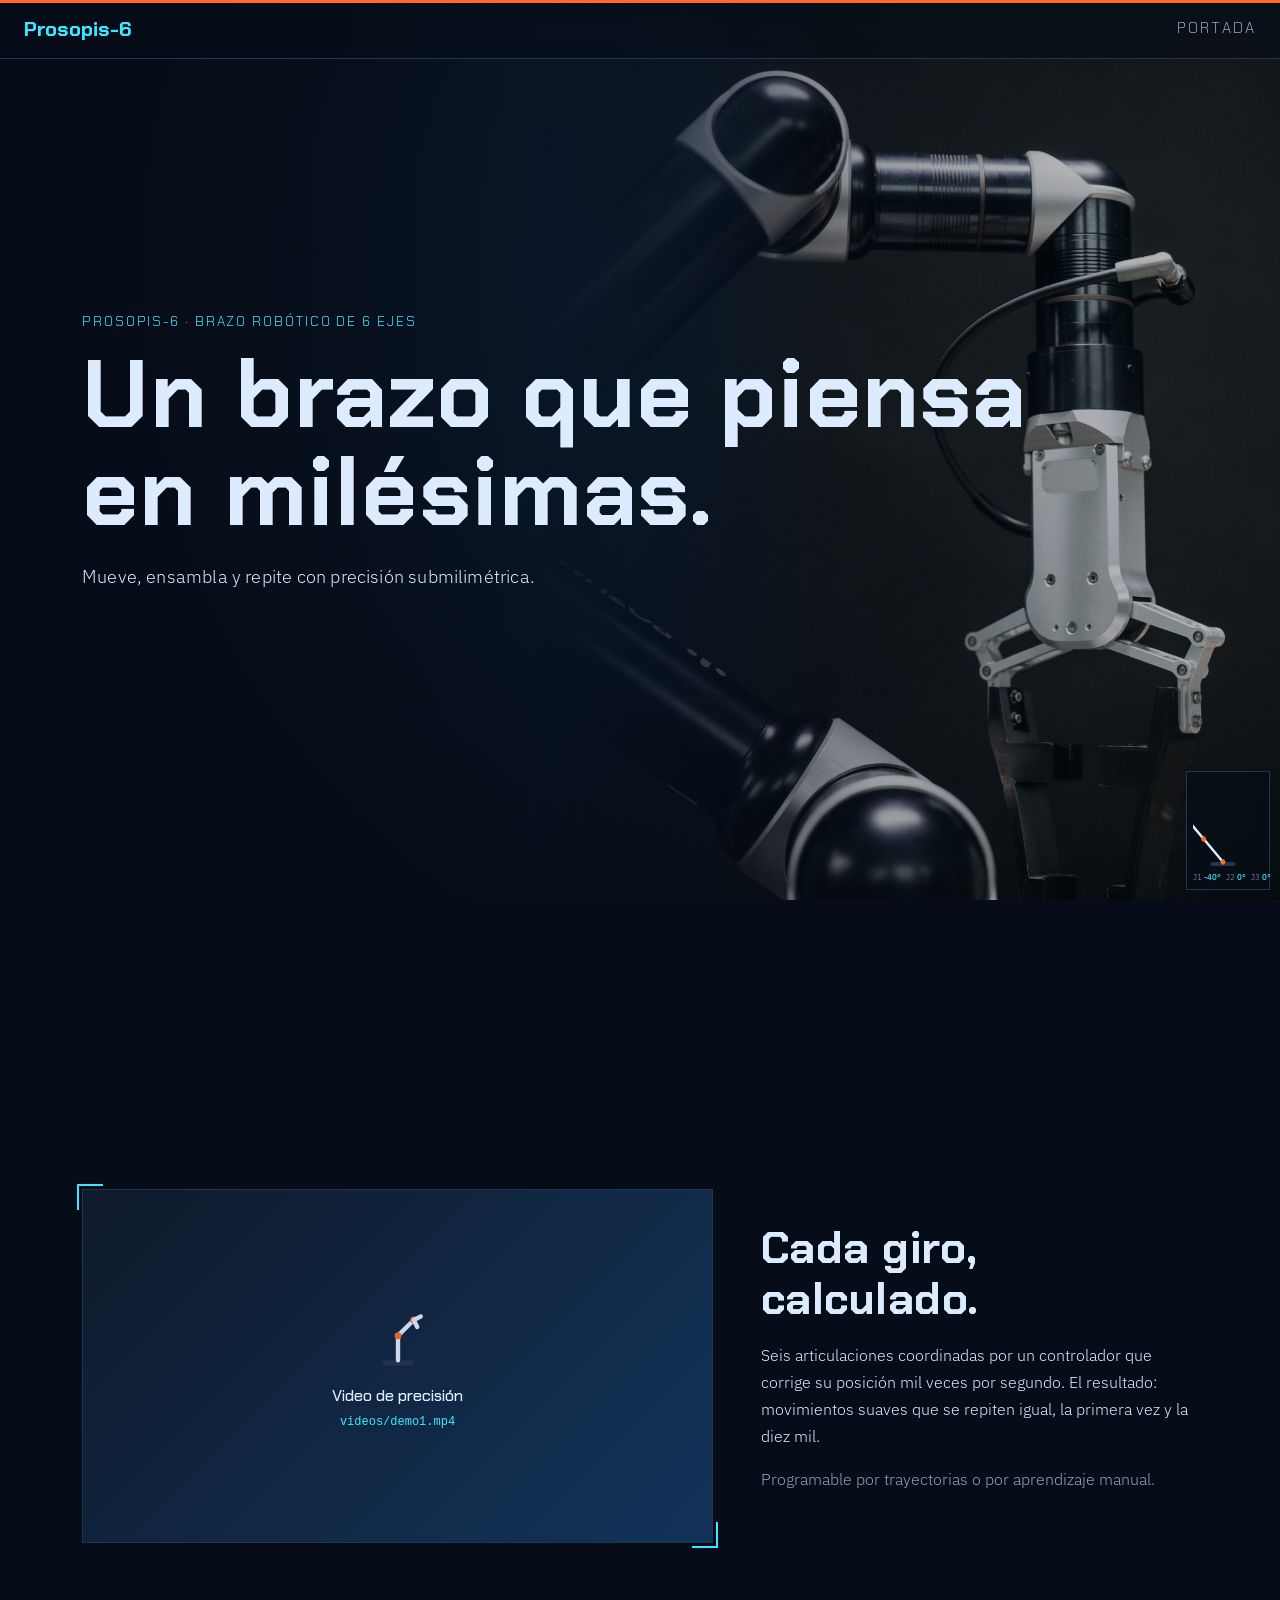
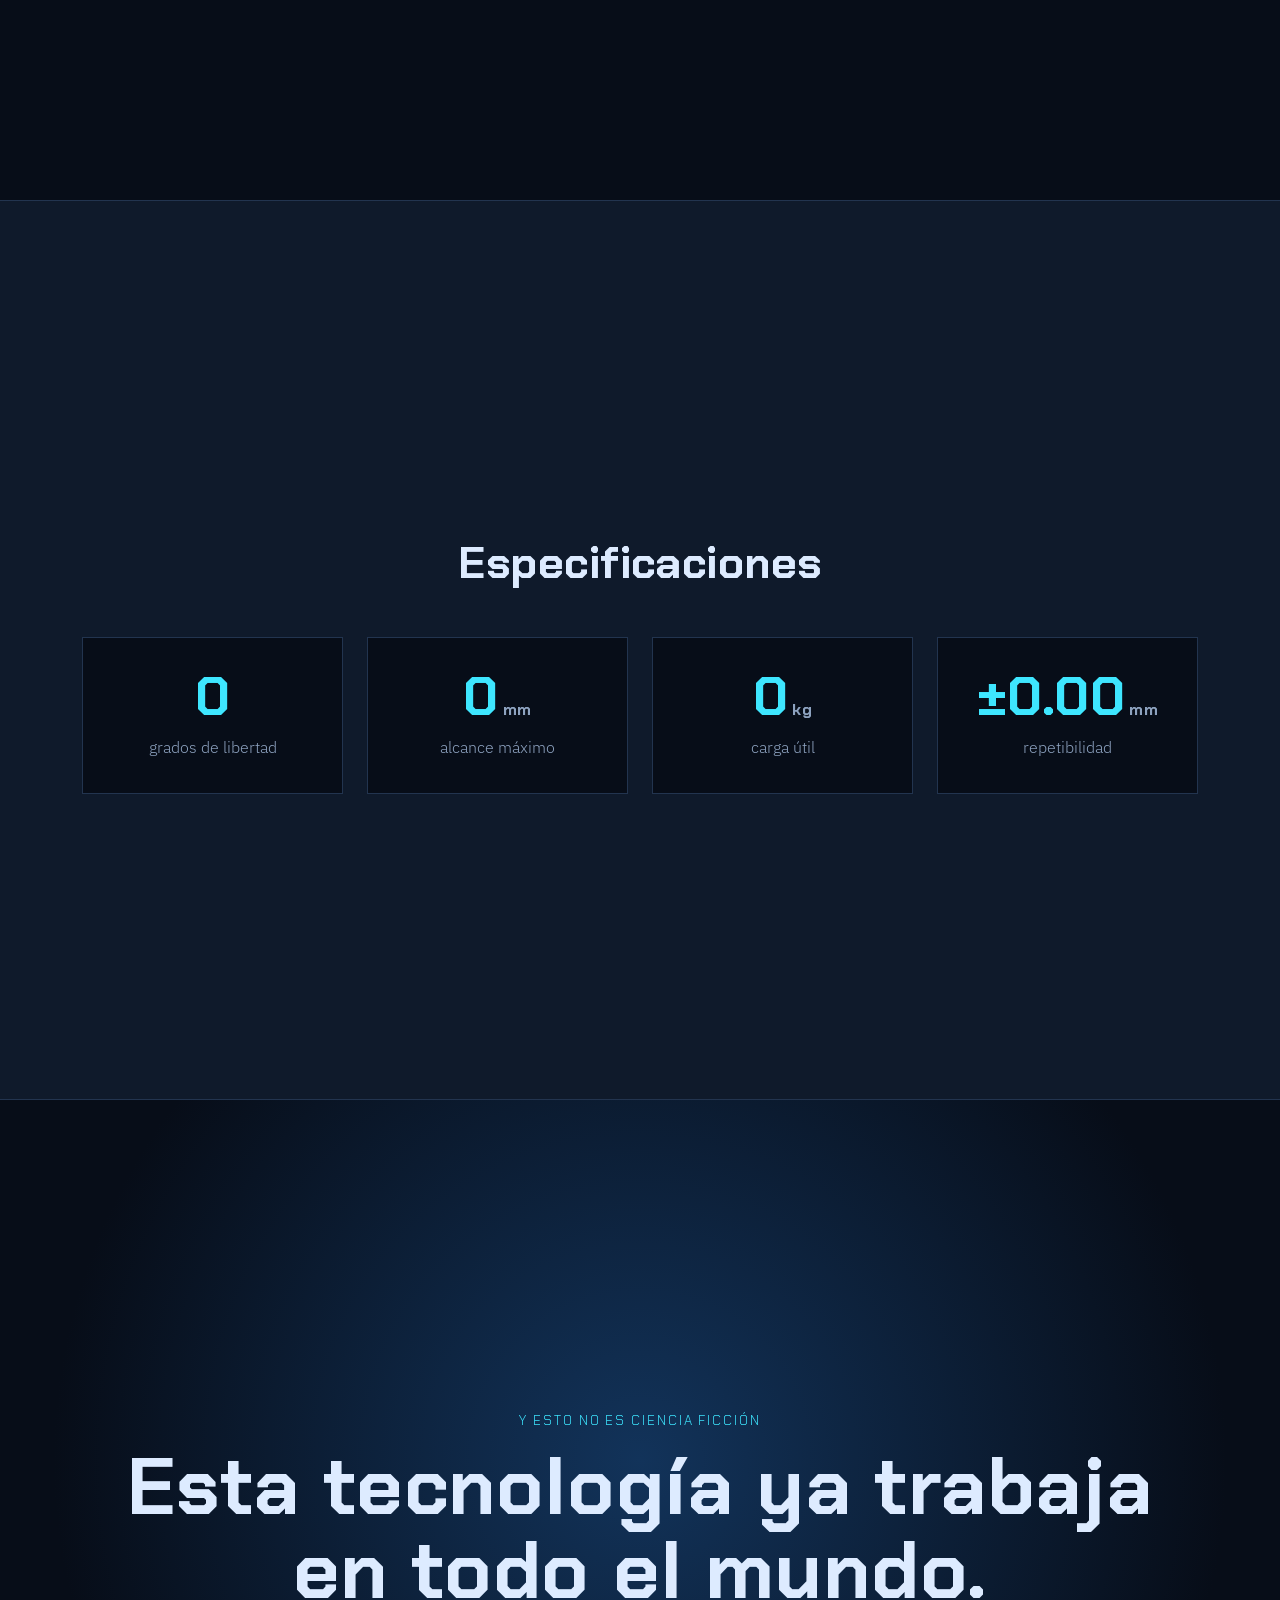
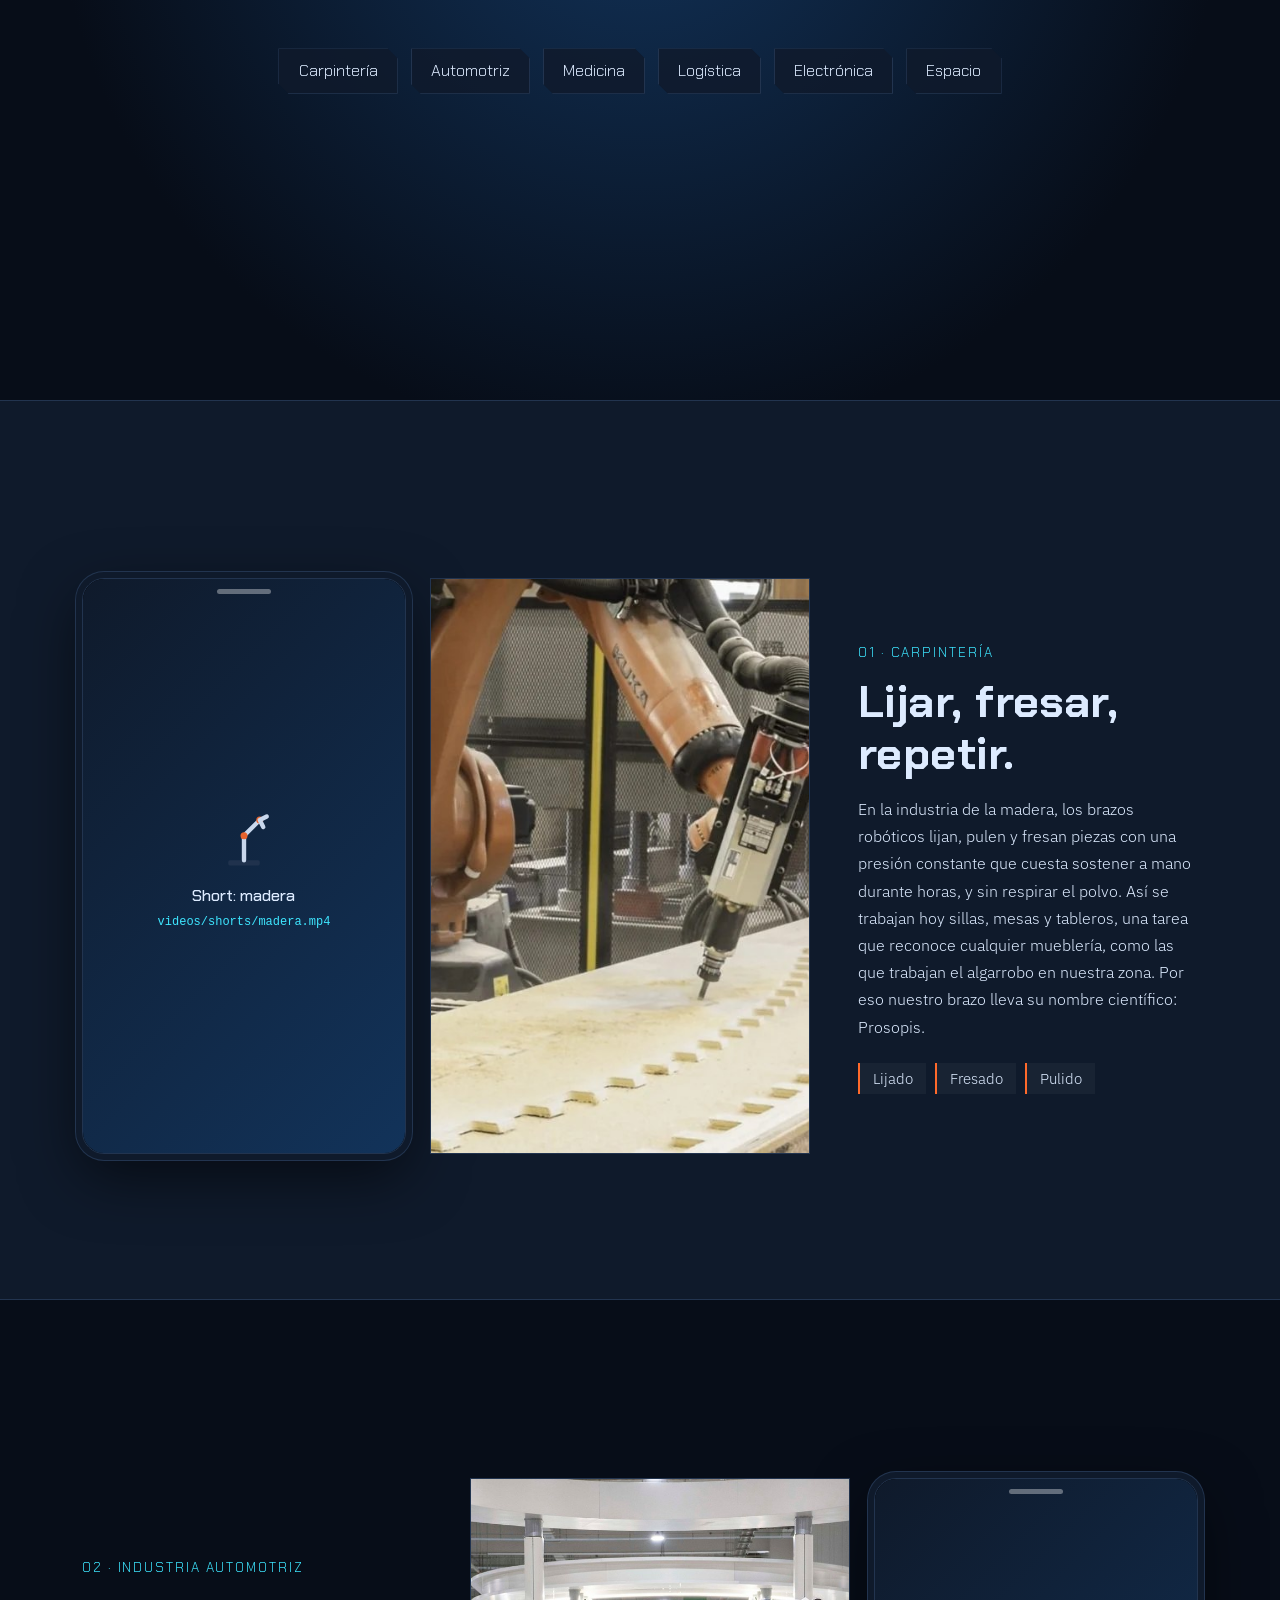
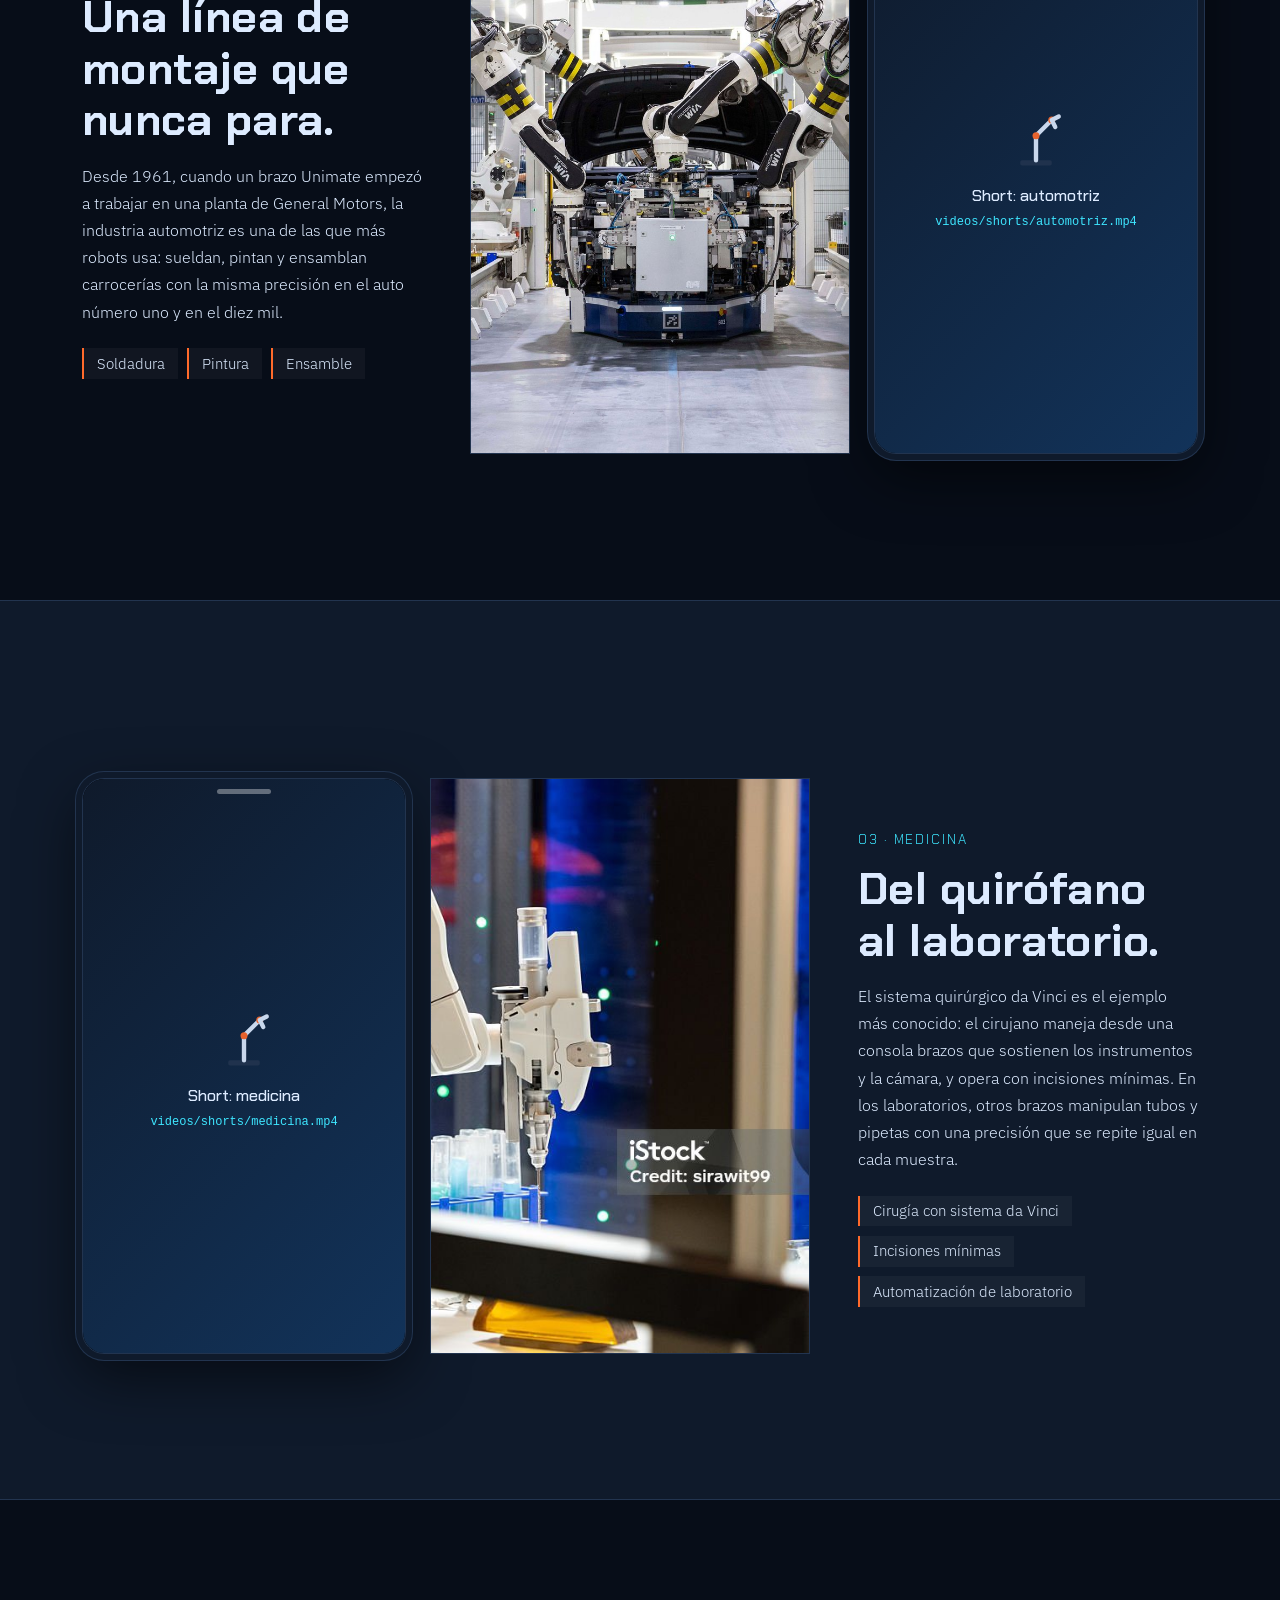
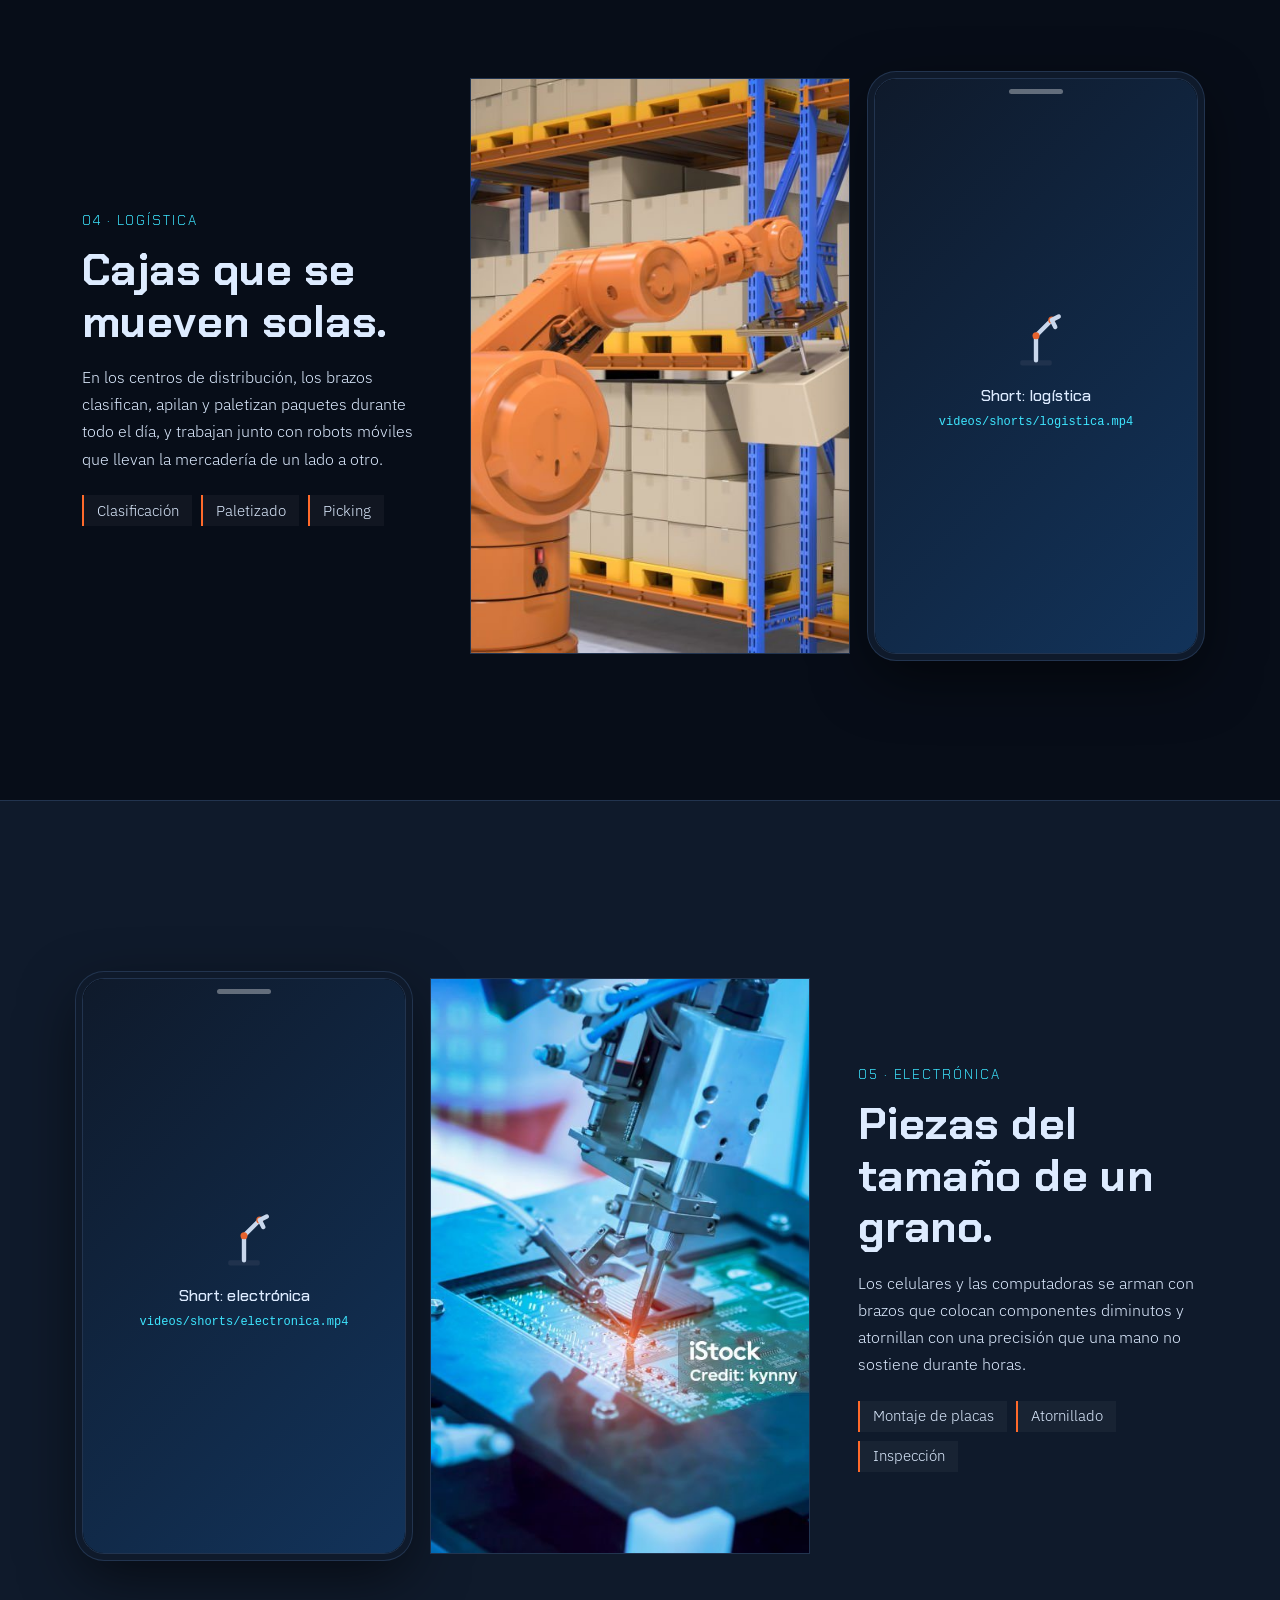
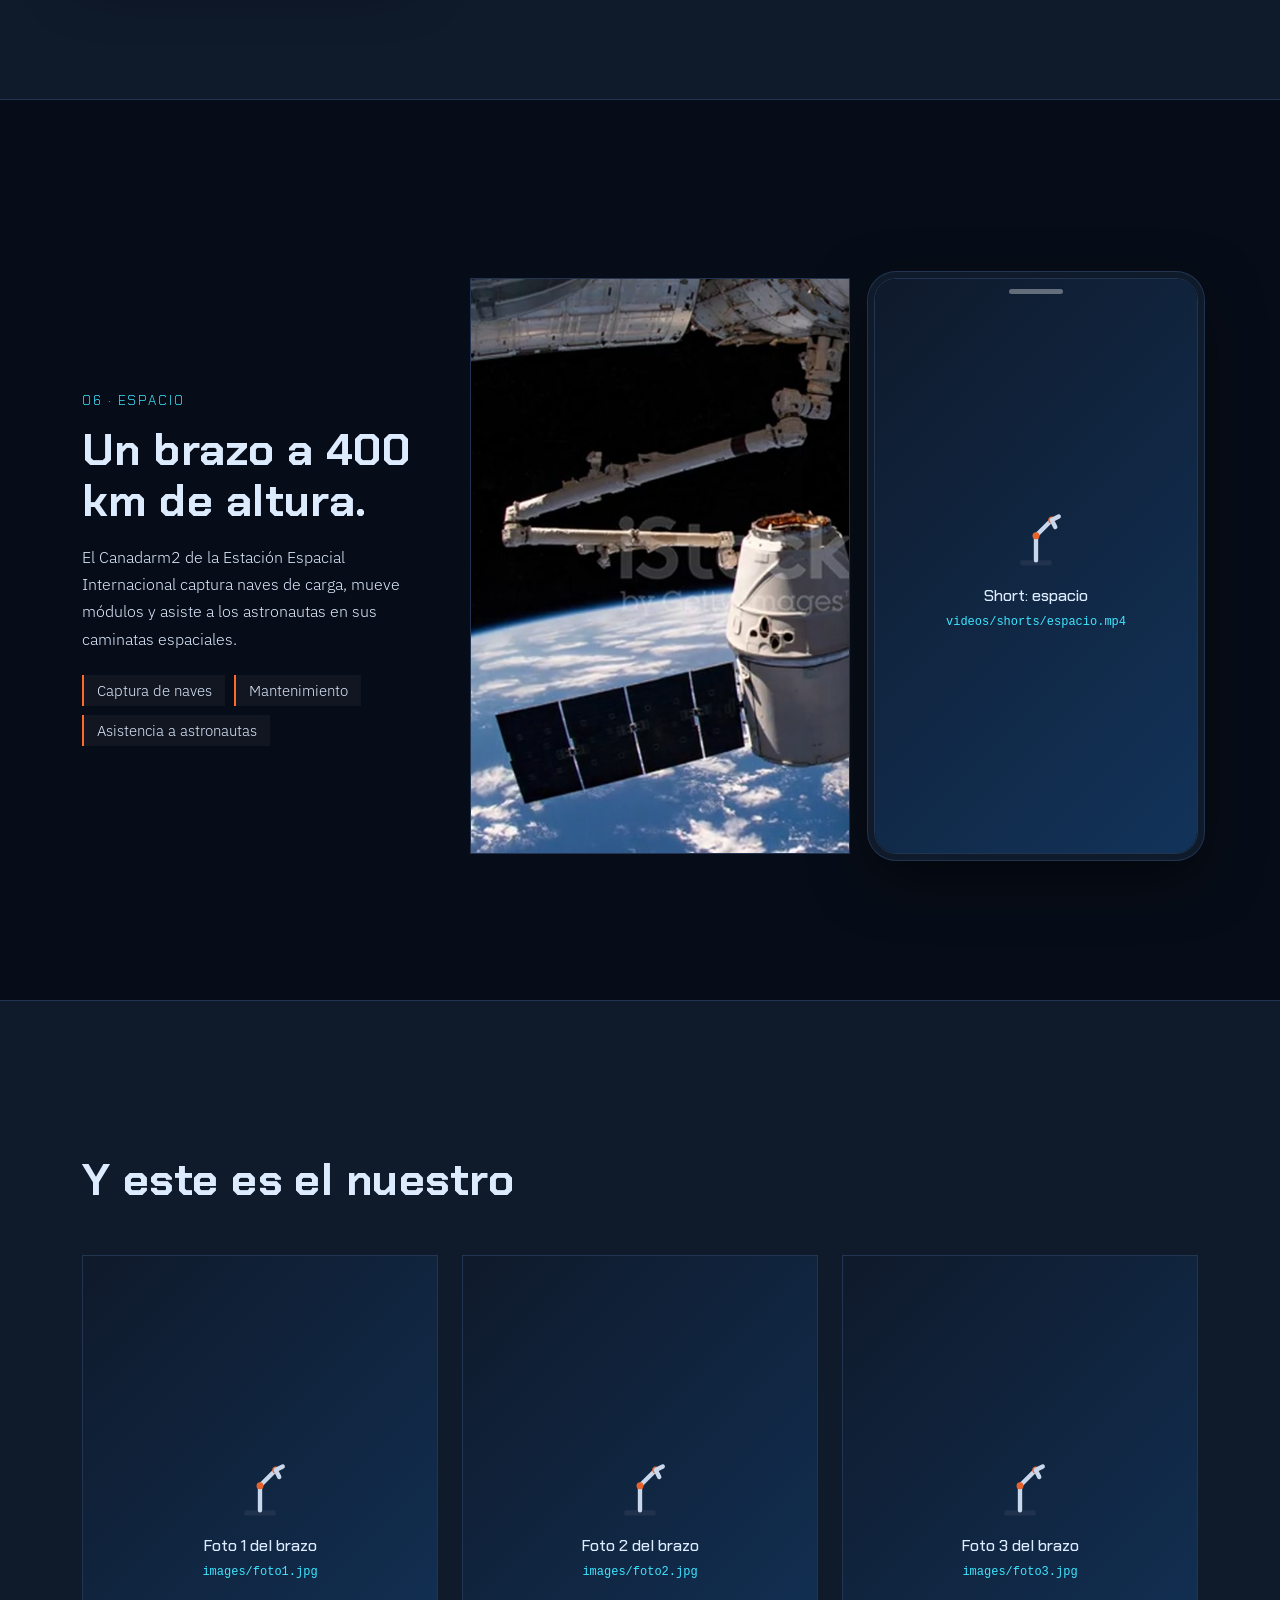
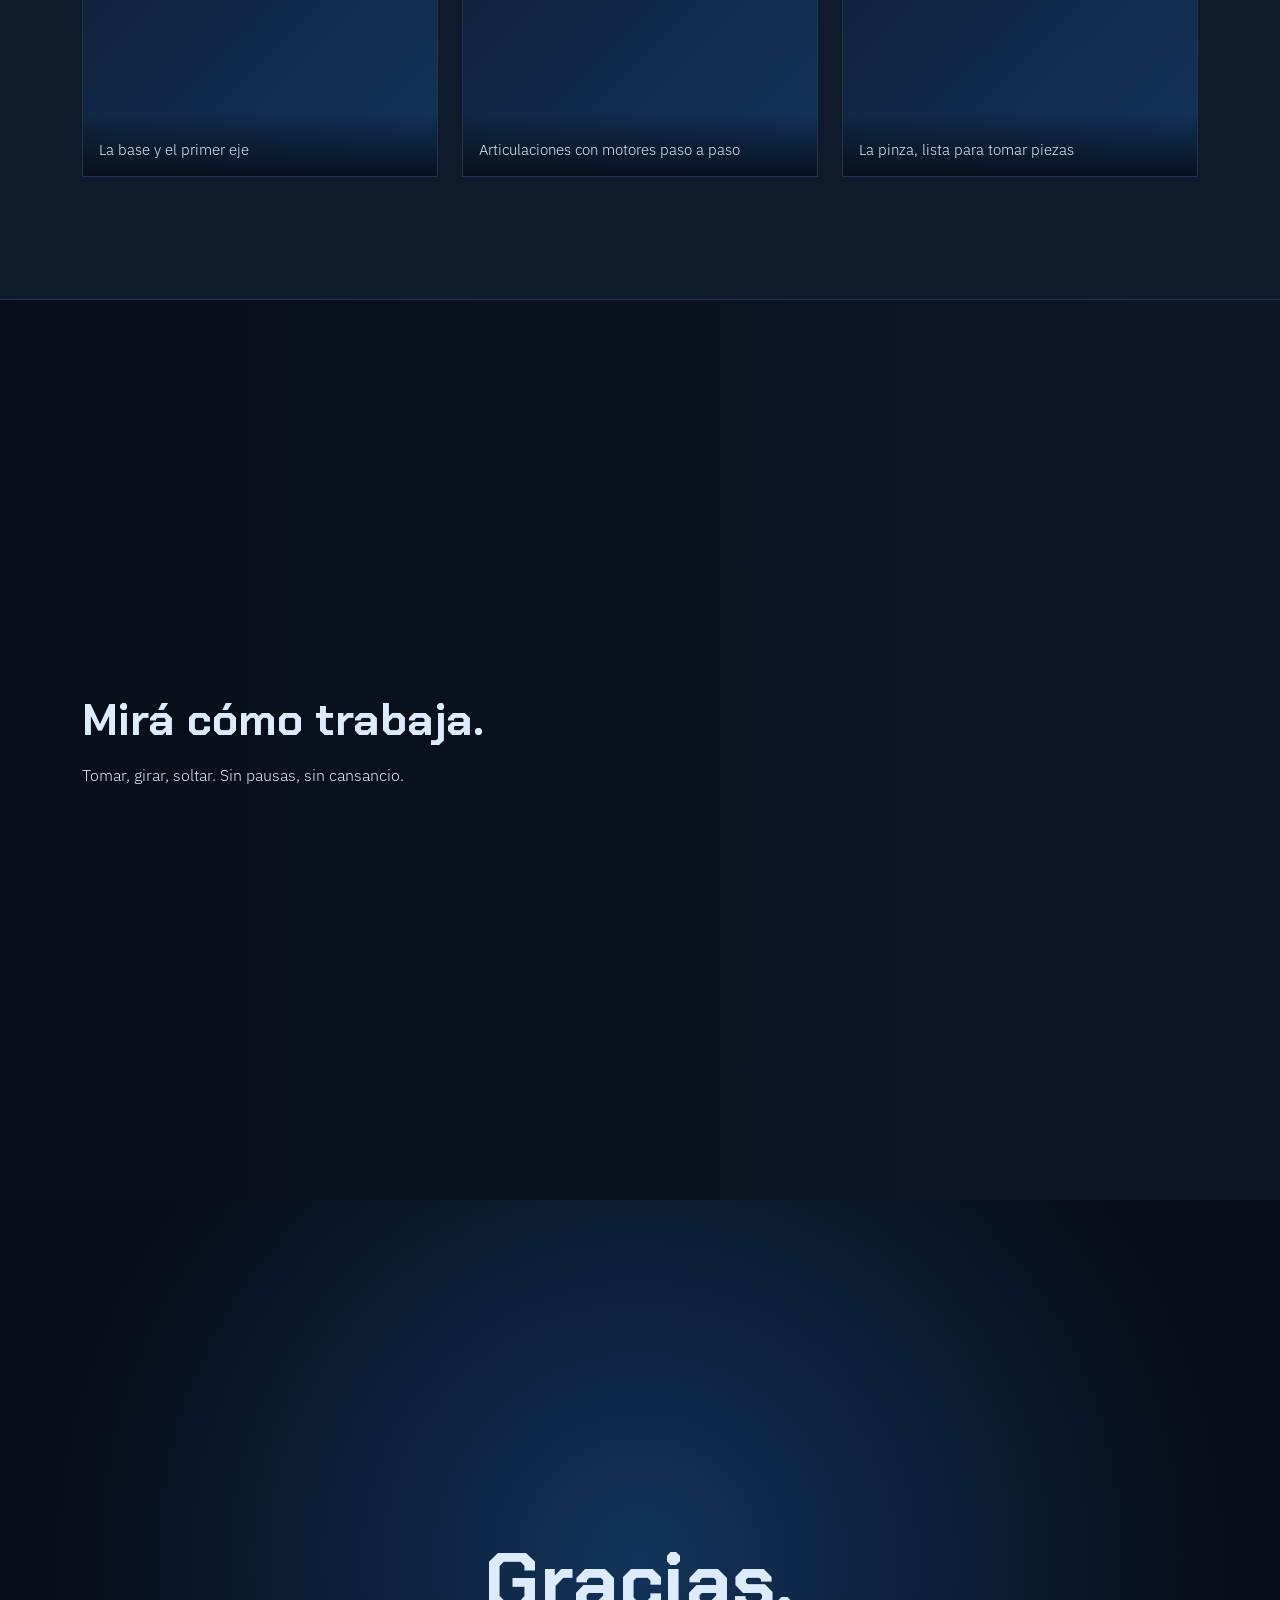
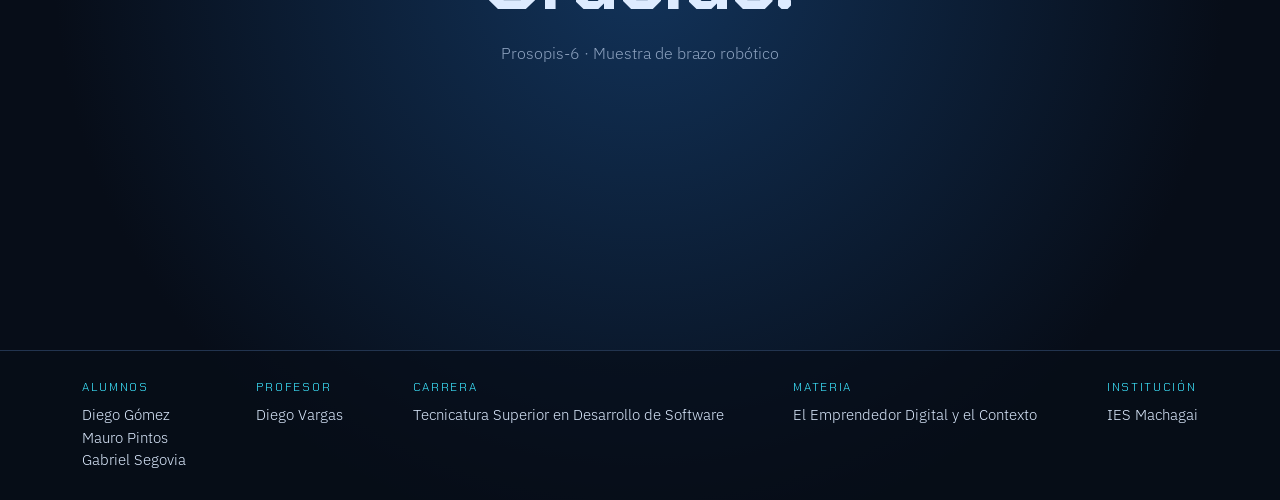
==== commit afe3fc02: "agregado del footer con datos" ====
--- a/index.html
+++ b/index.html
@@ -5,9 +5,8 @@
   <meta name="viewport" content="width=device-width, initial-scale=1">
   <title>Prosopis-6 | Muestra de brazo robótico</title>
 
-  
   <link href="https://cdn.jsdelivr.net/npm/bootstrap@5.3.3/dist/css/bootstrap.min.css" rel="stylesheet">
-  
+
   <link rel="preconnect" href="https://fonts.googleapis.com">
   <link rel="preconnect" href="https://fonts.gstatic.com" crossorigin>
   <link href="https://fonts.googleapis.com/css2?family=Chakra+Petch:wght@500;700&family=IBM+Plex+Sans:wght@300;400;500&display=swap" rel="stylesheet">
@@ -15,16 +14,12 @@
 </head>
 <body>
 
-  
   <nav class="barra-top">
     <span class="marca">Prosopis-6</span>
     <span class="escena-actual" id="escenaActual">Portada</span>
   </nav>
   <div class="progreso" aria-hidden="true"><i id="barra"></i></div>
 
-  
-
-  
   <header id="inicio" class="hero escena" data-escena data-nombre="Portada" data-dwell="10">
     <img class="hero-img" src="images/hero.jpg" alt="Brazo robótico negro con pinza" data-rotulo="Imagen de portada">
     <div class="hero-shade"></div>
@@ -36,7 +31,7 @@
   </header>
 
   <main>
-    
+
     <section id="precision" class="block escena" data-escena data-nombre="Precisión" data-dwell="12">
       <div class="container">
         <div class="row align-items-center g-5">
@@ -55,7 +50,6 @@
       </div>
     </section>
 
-    
     <section id="specs" class="block block-alt escena" data-escena data-nombre="Especificaciones" data-dwell="9">
       <div class="container">
         <h2 class="reveal text-center mb-5">Especificaciones</h2>
@@ -76,18 +70,16 @@
       </div>
     </section>
 
-    
     <section class="puente escena" data-escena data-nombre="Ya está entre nosotros" data-dwell="7">
       <div class="container text-center">
         <p class="etiqueta reveal">Y esto no es ciencia ficción</p>
         <h2 class="puente-titulo reveal">Esta tecnología ya trabaja<br>en todo el mundo.</h2>
         <div class="chips reveal">
-          <span>Automotriz</span><span>Medicina</span><span>Logística</span><span>Electrónica</span><span>Espacio</span>
-        </div>
-      </div>
-    </section>
-
-    
+          <span>Carpintería</span><span>Automotriz</span><span>Medicina</span><span>Logística</span><span>Electrónica</span><span>Espacio</span>
+        </div>
+      </div>
+    </section>
+
     <section class="sector block block-alt escena" data-escena data-nombre="Carpintería" data-dwell="16">
       <div class="container">
         <div class="row align-items-center g-5 flex-lg-row-reverse">
@@ -107,7 +99,6 @@
       </div>
     </section>
 
-    
     <section class="sector block escena" data-escena data-nombre="Automotriz" data-dwell="13">
       <div class="container">
         <div class="row align-items-center g-5">
@@ -127,7 +118,6 @@
       </div>
     </section>
 
-    
     <section class="sector block block-alt escena" data-escena data-nombre="Medicina" data-dwell="13">
       <div class="container">
         <div class="row align-items-center g-5 flex-lg-row-reverse">
@@ -150,7 +140,6 @@
       </div>
     </section>
 
-    
     <section class="sector block escena" data-escena data-nombre="Logística" data-dwell="13">
       <div class="container">
         <div class="row align-items-center g-5">
@@ -170,7 +159,6 @@
       </div>
     </section>
 
-    
     <section class="sector block block-alt escena" data-escena data-nombre="Electrónica" data-dwell="13">
       <div class="container">
         <div class="row align-items-center g-5 flex-lg-row-reverse">
@@ -190,7 +178,6 @@
       </div>
     </section>
 
-    
     <section class="sector block escena" data-escena data-nombre="Espacio" data-dwell="13">
       <div class="container">
         <div class="row align-items-center g-5">
@@ -210,7 +197,6 @@
       </div>
     </section>
 
-    
     <section id="galeria" class="block block-alt galeria escena" data-escena data-nombre="Nuestro brazo" data-dwell="10">
       <div class="container">
         <h2 class="reveal mb-5">Y este es el nuestro</h2>
@@ -228,7 +214,6 @@
       </div>
     </section>
 
-    
     <section id="accion" class="fullvideo escena" data-escena data-nombre="En acción" data-dwell="14">
       <video class="auto-video" src="videos/demo2.mp4" muted loop playsinline preload="metadata"></video>
       <div class="hero-shade"></div>
@@ -238,16 +223,25 @@
       </div>
     </section>
 
-    
-    <section class="cierre escena" data-escena data-nombre="Cierre" data-dwell="8">
+    <section class="cierre escena" data-escena data-nombre="Cierre" data-dwell="11">
       <div class="container text-center">
         <h2 class="puente-titulo reveal">Gracias.</h2>
         <p class="reveal mx-auto muted">Prosopis-6 · Muestra de brazo robótico</p>
       </div>
+      <footer class="pie reveal">
+        <div class="container">
+          <div class="pie-grid">
+            <div><span>Alumnos</span><p>Diego Gómez<br>Mauro Pintos<br>Gabriel Segovia</p></div>
+            <div><span>Profesor</span><p>Diego Vargas</p></div>
+            <div><span>Carrera</span><p>Tecnicatura Superior en Desarrollo de Software</p></div>
+            <div><span>Materia</span><p>El Emprendedor Digital y el Contexto</p></div>
+            <div><span>Institución</span><p>IES Machagai</p></div>
+          </div>
+        </div>
+      </footer>
     </section>
   </main>
 
-  
   <aside class="hud" aria-hidden="true">
     <svg viewBox="0 0 140 190" width="100%">
       <rect x="35" y="172" width="50" height="8" rx="2" class="hud-base"/>
--- a/css/style.css
+++ b/css/style.css
@@ -1,12 +1,11 @@
-
 :root{
-  --abismo:#070D18;      
-  --acero:#0F1A2B;       
-  --linea:#22344F;       
-  --hielo:#DDEBFF;       
-  --niebla:#8DA2BF;      
-  --cian:#3EE6FF;        
-  --senal:#FF6A2B;       
+  --abismo:#070D18;
+  --acero:#0F1A2B;
+  --linea:#22344F;
+  --hielo:#DDEBFF;
+  --niebla:#8DA2BF;
+  --cian:#3EE6FF;
+  --senal:#FF6A2B;
 }
 
 html{scroll-behavior:smooth;scroll-padding-top:70px}
@@ -16,7 +15,6 @@
 p{max-width:60ch}
 .muted{color:var(--niebla)}
 
-
 .nav-glass{background:rgba(7,13,24,.65);backdrop-filter:blur(12px);border-bottom:1px solid var(--linea)}
 .navbar-brand{color:var(--cian)!important;font-size:1.4rem}
 .nav-link{color:var(--hielo)!important;opacity:.8}
@@ -24,14 +22,13 @@
 .navbar-toggler{border-color:var(--linea)}
 .navbar-toggler-icon{filter:invert(1)}
 
-
 .hero{position:relative;min-height:100vh;display:flex;align-items:center;overflow:hidden;
-  background:radial-gradient(circle at 70% 30%,#12335a,var(--abismo) 70%)} 
+  background:radial-gradient(circle at 70% 30%,#12335a,var(--abismo) 70%)}
 .hero-video{position:absolute;inset:0;width:100%;height:100%;object-fit:cover}
 .hero-shade{position:absolute;inset:0;background:linear-gradient(90deg,rgba(7,13,24,.92) 0%,rgba(7,13,24,.45) 60%,rgba(7,13,24,.2) 100%)}
 .hero-content{position:relative;z-index:2}
 .hero-title{font-size:clamp(2.6rem,8vw,6rem);line-height:1.02;margin-bottom:1.2rem;
-  
+
   animation:enfocar 1.4s cubic-bezier(.2,.7,.2,1) both}
 @keyframes enfocar{from{opacity:0;filter:blur(14px);letter-spacing:.12em}to{opacity:1;filter:blur(0);letter-spacing:.01em}}
 .hero-sub{font-size:1.15rem;color:var(--hielo);max-width:46ch;margin-bottom:2rem;animation:enfocar 1.4s .25s cubic-bezier(.2,.7,.2,1) both}
@@ -43,10 +40,8 @@
 .scroll-hint span{display:block;width:3px;height:8px;margin:7px auto;background:var(--cian);border-radius:2px;animation:baja 1.6s infinite}
 @keyframes baja{50%{transform:translateY(12px);opacity:.2}}
 
-
 .block{padding:7rem 0}
 .block-alt{background:var(--acero);border-block:1px solid var(--linea)}
-
 
 .frame{position:relative;background:var(--acero);border:1px solid var(--linea);aspect-ratio:16/9}
 .frame video{width:100%;height:100%;object-fit:cover;display:block}
@@ -54,12 +49,10 @@
 .corner.tl{top:-6px;left:-6px;border-right:0;border-bottom:0}
 .corner.br{bottom:-6px;right:-6px;border-left:0;border-top:0}
 
-
 .spec{border:1px solid var(--linea);padding:2rem 1rem;background:var(--abismo)}
 .spec-num{font-size:clamp(2.2rem,5vw,3.4rem);color:var(--cian);line-height:1}
 .spec-num small{font-size:1rem;color:var(--niebla);margin-left:.25rem}
 .spec-label{margin-top:.6rem;color:var(--niebla)}
-
 
 .shot{margin:0;position:relative;overflow:hidden;border:1px solid var(--linea);background:var(--acero);aspect-ratio:4/3}
 .shot-wide{aspect-ratio:21/9}
@@ -67,19 +60,16 @@
 .shot:hover img{transform:scale(1.04)}
 .shot figcaption{position:absolute;left:0;right:0;bottom:0;padding:1.5rem 1rem .8rem;background:linear-gradient(transparent,rgba(7,13,24,.9));font-size:.95rem}
 
-
 .fullvideo{position:relative;min-height:90vh;display:flex;align-items:center;overflow:hidden;background:var(--acero)}
 .fullvideo video{position:absolute;inset:0;width:100%;height:100%;object-fit:cover}
 .fullvideo .container{position:relative;z-index:2}
 
 .foot{padding:2rem 0;border-top:1px solid var(--linea);color:var(--niebla);font-size:.9rem}
-
 
 .reveal{opacity:0;transform:translateY(30px);transition:opacity .9s ease,transform .9s ease}
 .reveal.from-left{transform:translateX(-50px)}
 .reveal.from-right{transform:translateX(50px)}
 .reveal.visible{opacity:1;transform:none}
-
 
 .hud{position:fixed;right:16px;bottom:16px;width:120px;padding:8px;z-index:50;
   background:rgba(7,13,24,.7);backdrop-filter:blur(8px);border:1px solid var(--linea)}
@@ -90,13 +80,11 @@
 .hud-read b{color:var(--cian);font-weight:500;margin-right:3px}
 @media (max-width:575px){.hud{display:none}.block{padding:4.5rem 0}}
 
-
 @media (prefers-reduced-motion:reduce){
   .reveal{transition:none;opacity:1;transform:none}
   .hero-title,.hero-sub,.scroll-hint span{animation:none}
   html{scroll-behavior:auto}
 }
-
 
 html{scroll-behavior:auto!important;scroll-padding-top:0}
 body{overflow-x:hidden}
@@ -104,11 +92,9 @@
 ::-webkit-scrollbar{display:none}
 html{scrollbar-width:none}
 
-
 .escena{min-height:100vh;display:flex;align-items:center;position:relative}
 .escena>.container{width:100%}
 .block.escena{padding-top:5.5rem;padding-bottom:3.5rem}
-
 
 .barra-top{position:fixed;top:0;left:0;right:0;z-index:60;display:flex;justify-content:space-between;align-items:center;
   padding:.7rem 1.5rem;background:rgba(7,13,24,.55);backdrop-filter:blur(12px);border-bottom:1px solid var(--linea);pointer-events:none}
@@ -119,14 +105,12 @@
 
 .hero-sub{margin-bottom:0}
 
-
 .puente,.cierre{background:radial-gradient(circle at 50% 40%,#12335a,var(--abismo) 70%)}
 .puente-titulo{font-size:clamp(2.4rem,6.5vw,5rem);line-height:1.05}
 .etiqueta{display:inline-block;font-family:'Chakra Petch',sans-serif;letter-spacing:.14em;text-transform:uppercase;font-size:.85rem;color:var(--cian);margin-bottom:.8rem}
 .chips{display:flex;flex-wrap:wrap;gap:.8rem;justify-content:center;margin-top:2.2rem}
 .chips span{border:1px solid var(--linea);background:rgba(15,26,43,.8);padding:.5rem 1.2rem;font-family:'Chakra Petch',sans-serif;color:var(--hielo);
   clip-path:polygon(0 0,calc(100% - 10px) 0,100% 10px,100% 100%,10px 100%,0 calc(100% - 10px))}
-
 
 .sector .datos{list-style:none;padding:0;margin:1.4rem 0 0;display:flex;flex-wrap:wrap;gap:.6rem}
 .sector .datos li{border-left:2px solid var(--senal);padding:.15rem .8rem;color:var(--hielo);background:rgba(255,255,255,.04);font-size:.95rem}
@@ -138,9 +122,7 @@
 .short video{width:100%;height:100%;object-fit:cover;display:block}
 .short::after{content:"";position:absolute;top:10px;left:50%;width:54px;height:5px;margin-left:-27px;border-radius:3px;background:rgba(255,255,255,.35);z-index:2}
 
-
 .galeria .shot{aspect-ratio:auto;height:58vh}
-
 
 .ph{width:100%;height:100%;min-height:140px;display:flex;flex-direction:column;align-items:center;justify-content:center;gap:.8rem;text-align:center;padding:1rem;
   background:linear-gradient(135deg,#0F1A2B,#12335a);color:var(--niebla);font-size:.85rem}
@@ -150,7 +132,6 @@
 .ph .brazo-ph{animation:oscila 3.2s ease-in-out infinite;transform-origin:50% 90%}
 @keyframes oscila{50%{transform:rotate(12deg)}}
 
-
 .hero-img{position:absolute;right:0;top:0;width:58%;height:100%;object-fit:cover;object-position:50% 35%;
   -webkit-mask-image:linear-gradient(90deg,transparent 0%,#000 40%);mask-image:linear-gradient(90deg,transparent 0%,#000 40%)}
 
@@ -158,19 +139,15 @@
 .foto.alterna img:nth-child(2){animation-delay:-6s}
 @keyframes alterna{0%,42%{opacity:1}50%,92%{opacity:0}100%{opacity:1}}
 
-
-.escena{min-height:100vh;min-height:100svh}   
+.escena{min-height:100vh;min-height:100svh}
 img,video{max-width:100%}
-
 
 @media (max-width:1199px){
   .sector p{font-size:.95rem;line-height:1.6}
   .duo{gap:1rem}
 }
 
-
 @media (max-width:991px){
-  .hud{display:none}
   .block.escena{padding-top:5rem;padding-bottom:2.5rem}
   .sector .row{--bs-gutter-y:1.5rem}
   .duo{height:min(54vh,520px)}
@@ -178,12 +155,11 @@
   .reveal.from-right{transform:translateX(24px)}
   .reveal.visible{transform:none}
   .galeria .shot{height:34vh}
-  
+
   .hero-img{width:100%;opacity:.55;object-position:50% 30%;
     -webkit-mask-image:linear-gradient(180deg,#000 35%,transparent 100%);mask-image:linear-gradient(180deg,#000 35%,transparent 100%)}
   .hero-shade{background:linear-gradient(180deg,rgba(7,13,24,.35),rgba(7,13,24,.85))}
 }
-
 
 @media (max-width:767px){
   .barra-top{padding:.5rem 1rem}
@@ -201,7 +177,6 @@
   .puente-titulo{font-size:clamp(2rem,9vw,3rem)}
 }
 
-
 @media (max-height:620px) and (min-width:768px){
   .block.escena{padding-top:4rem;padding-bottom:1.2rem}
   .duo{height:min(68vh,400px)}
@@ -209,5 +184,25 @@
   .sector p{font-size:.9rem;line-height:1.5;margin-bottom:.6rem}
 }
 
-
-@media (max-width:1499px){.hud{display:none}}
+@media (max-width:1499px){
+  .hud{width:84px;padding:4px 6px;right:10px;bottom:10px}
+  .hud-read{font-size:.5rem}
+}
+@media (max-width:767px){.hud{display:none}}
+
+.cierre{flex-direction:column;align-items:stretch;padding-top:4.5rem}
+.cierre>.container{flex:1;display:flex;flex-direction:column;justify-content:center;align-items:center}
+.pie{border-top:1px solid var(--linea);background:rgba(7,13,24,.65);padding:1.6rem 0 1.8rem}
+.pie-grid{display:flex;flex-wrap:wrap;justify-content:space-between;gap:1.4rem 2rem;text-align:left}
+.pie-grid>div{min-width:0}
+.pie-grid span{display:block;font-family:'Chakra Petch',sans-serif;font-size:.75rem;letter-spacing:.14em;text-transform:uppercase;color:var(--cian);margin-bottom:.35rem}
+.pie-grid p{margin:0;color:var(--hielo);font-size:.95rem;line-height:1.5}
+@media (max-width:767px){
+  .pie-grid{display:grid;grid-template-columns:1fr 1fr;gap:1.2rem 1rem}
+  .pie-grid>div:nth-child(3){grid-column:1 / -1}
+}
+@media (max-width:1199px) and (min-width:768px){
+  .pie-grid{gap:1.2rem 1.4rem}
+  .pie-grid p{font-size:.88rem}
+  .pie-grid>div:nth-child(3){max-width:210px}
+}
